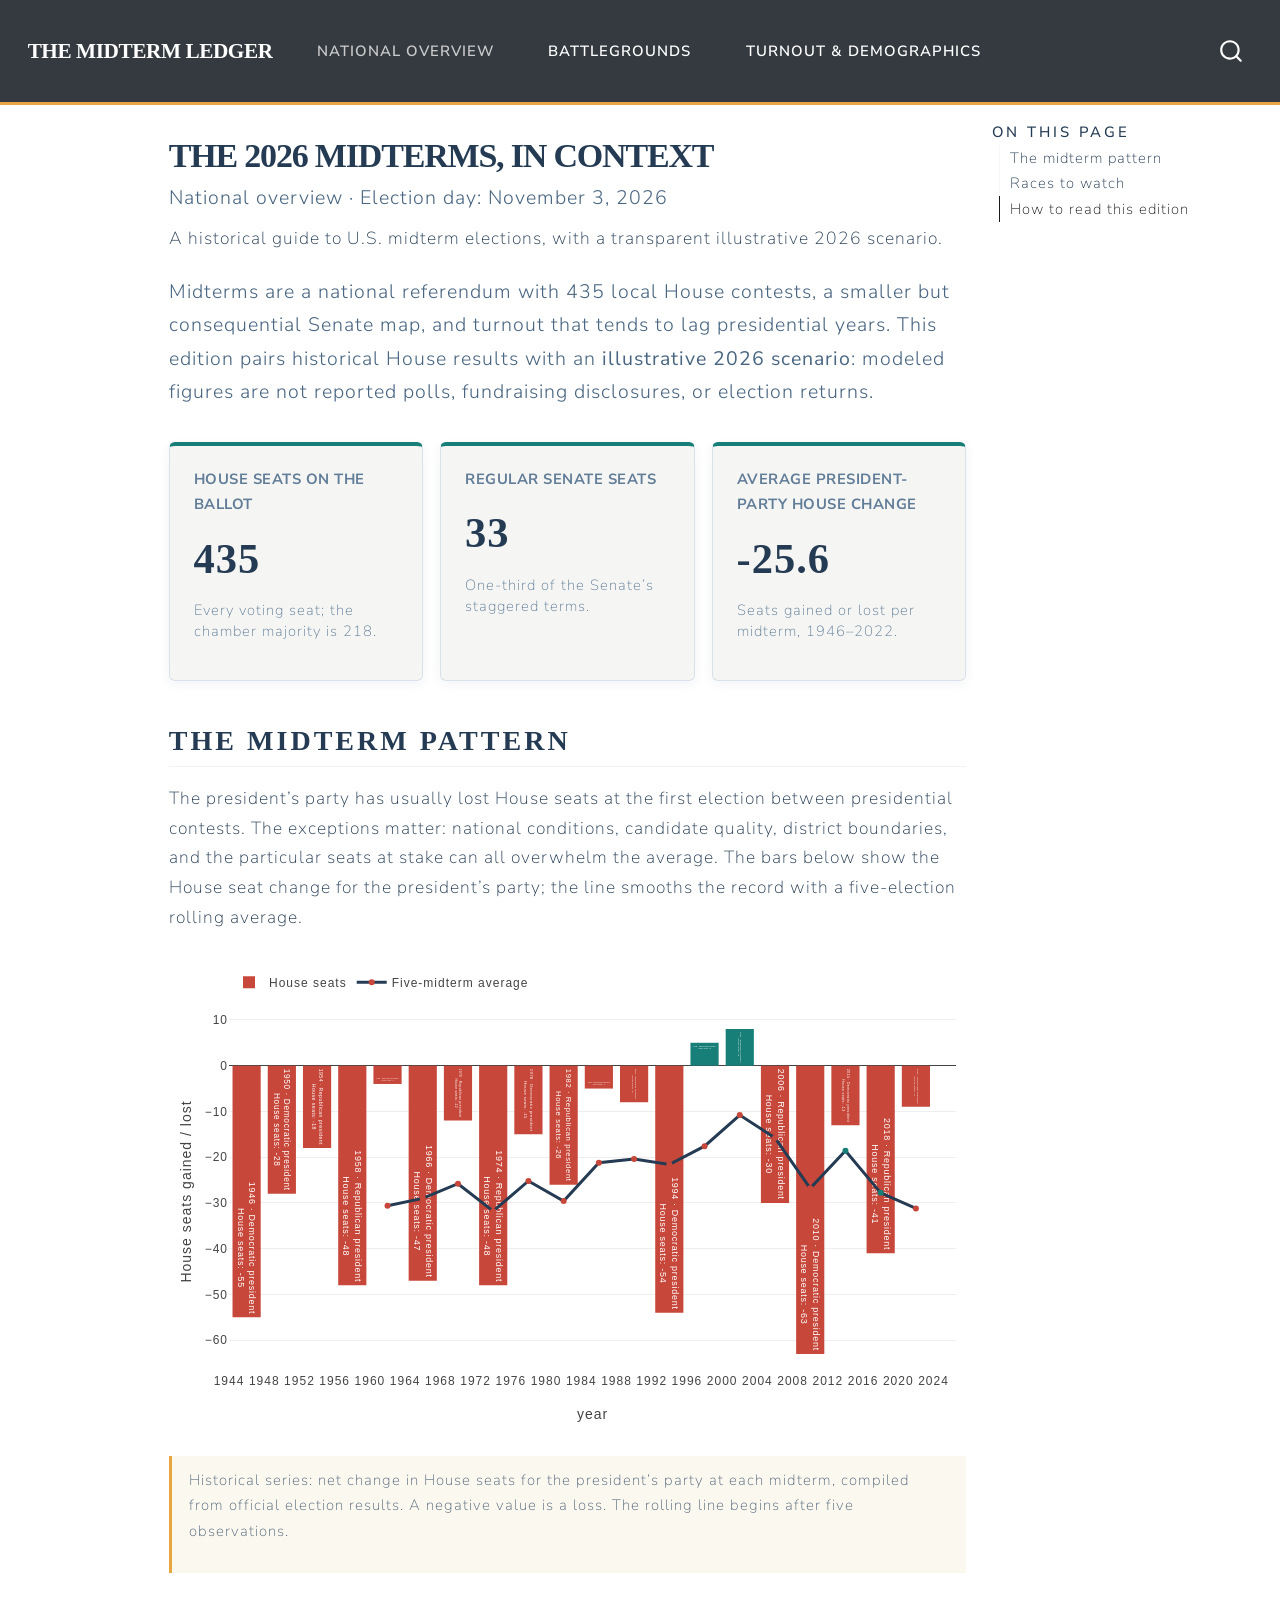
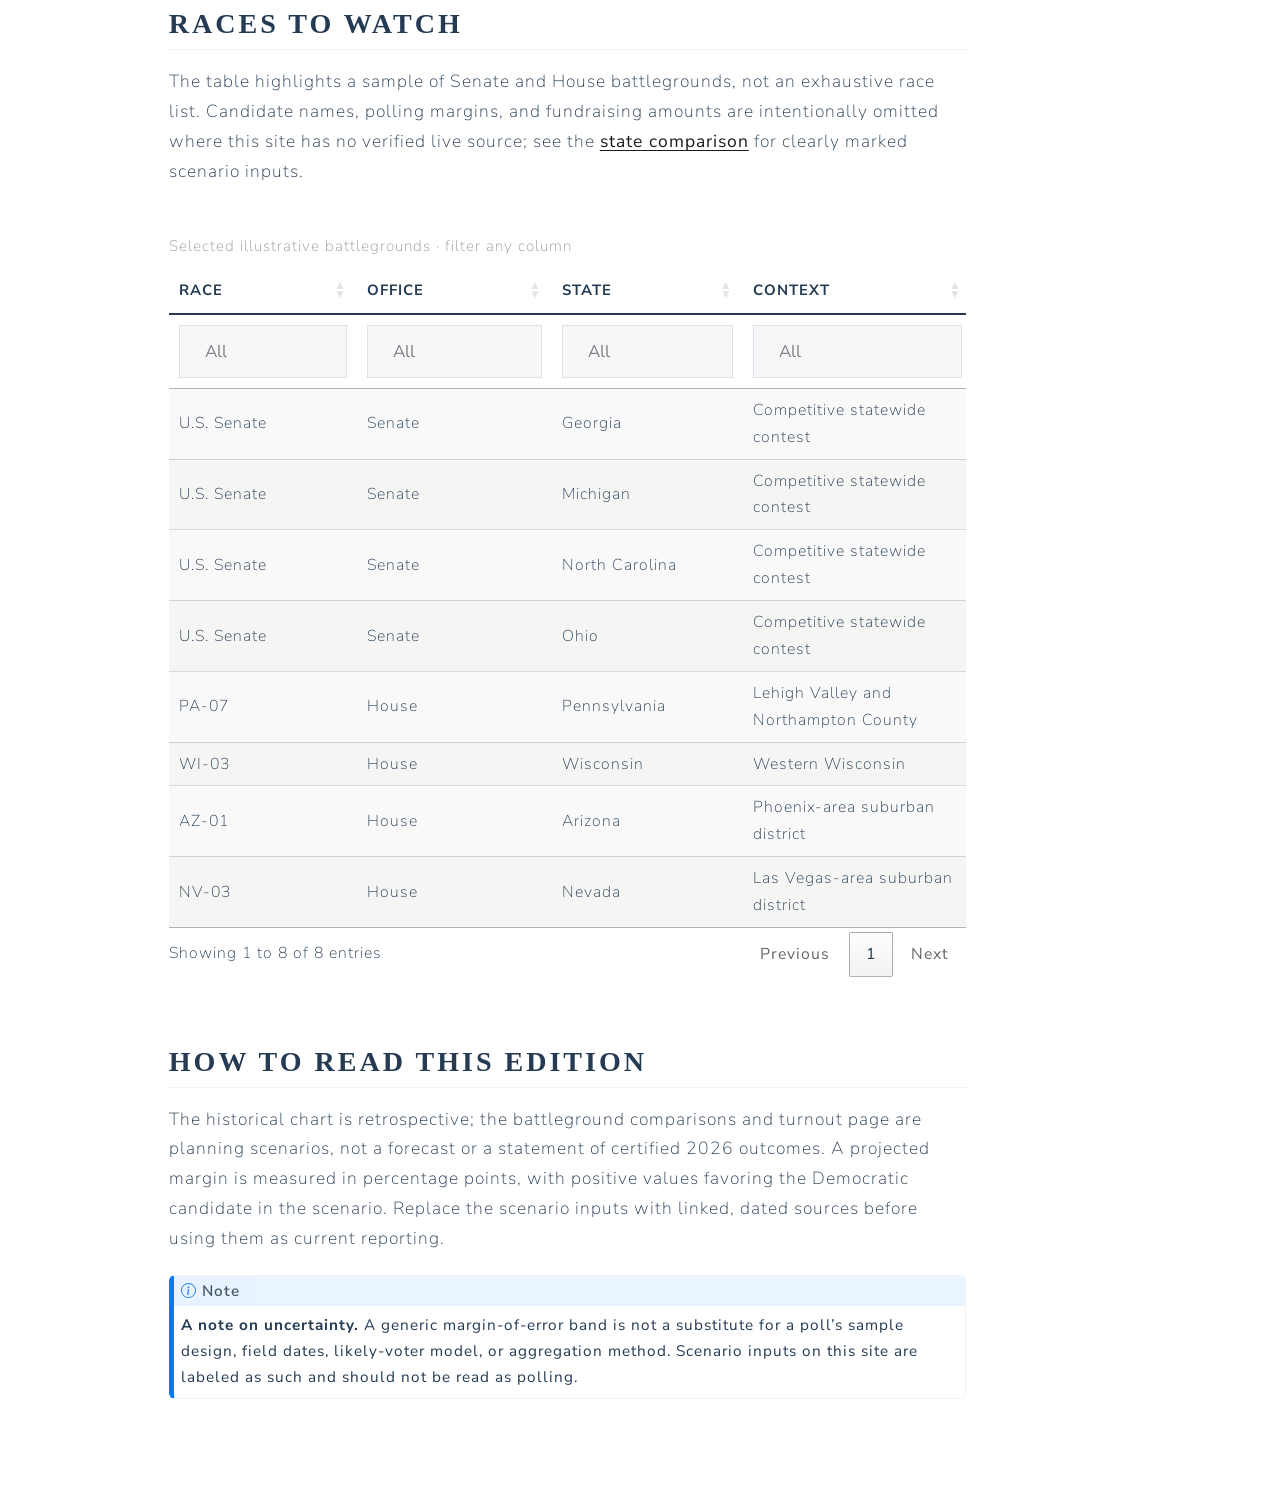
==== docs/index.html @ 1128960f "Build 2026 midterm elections website" ====
<!DOCTYPE html>
<html xmlns="http://www.w3.org/1999/xhtml" lang="en" xml:lang="en"><head>

<meta charset="utf-8">
<meta name="generator" content="quarto-1.10.19">

<meta name="viewport" content="width=device-width, initial-scale=1.0, user-scalable=yes">

<meta name="description" content="A historical guide to U.S. midterm elections, with a transparent illustrative 2026 scenario.">

<title>The 2026 Midterms, in context – The Midterm Ledger</title>
<style>
/* Default styles provided by pandoc.
** See https://pandoc.org/MANUAL.html#variables-for-html for config info.
*/
span.smallcaps{font-variant: small-caps;}
div.columns{display: flex; gap: 1.5em;}
div.column{flex: auto;}
@media screen {
div.columns{gap: min(4vw, 1.5em);}
div.column{overflow-x: auto;}
}
div.hanging-indent{margin-left: 1.5em; text-indent: -1.5em;}
ul.task-list{list-style: none;}
ul.task-list li input[type="checkbox"] {
  width: 0.8em;
  margin: 0 0.8em 0.2em -1em; /* quarto-specific, see https://github.com/quarto-dev/quarto-cli/issues/4556 */ 
  vertical-align: middle;
}
</style>


<script src="site_libs/quarto-nav/quarto-nav.js"></script>
<script src="site_libs/quarto-nav/headroom.min.js"></script>
<script src="site_libs/clipboard/clipboard.min.js"></script>
<script src="site_libs/quarto-search/autocomplete.umd.js"></script>
<script src="site_libs/quarto-search/fuse.min.js"></script>
<script src="site_libs/quarto-search/quarto-search.js"></script>
<meta name="quarto:offset" content="./">
<script src="site_libs/quarto-html/quarto.js" type="module"></script>
<script src="site_libs/quarto-html/tabsets/tabsets.js" type="module"></script>
<script src="site_libs/quarto-html/popper.min.js"></script>
<script src="site_libs/quarto-html/tippy.umd.min.js"></script>
<script src="site_libs/quarto-html/anchor.min.js"></script>
<link href="site_libs/quarto-html/tippy.css" rel="stylesheet">
<link href="site_libs/quarto-html/quarto-syntax-highlighting-bf27225e3a48a9273f3daa8f8e829971.css" rel="stylesheet" id="quarto-text-highlighting-styles">
<script src="site_libs/bootstrap/bootstrap.min.js"></script>
<link href="site_libs/bootstrap/bootstrap-icons.css" rel="stylesheet">
<link href="site_libs/bootstrap/bootstrap-d7e0290b3fc2315b96b3f04ffe1fc430.min.css" rel="stylesheet" append-hash="true" id="quarto-bootstrap" data-mode="light">
<script id="quarto-search-options" type="application/json">{
  "location": "navbar",
  "copy-button": false,
  "collapse-after": 3,
  "panel-placement": "end",
  "type": "overlay",
  "limit": 50,
  "keyboard-shortcut": [
    "f",
    "/",
    "s"
  ],
  "show-item-context": false,
  "language": {
    "search-no-results-text": "No results",
    "search-matching-documents-text": "matching documents",
    "search-copy-link-title": "Copy link to search",
    "search-hide-matches-text": "Hide additional matches",
    "search-more-match-text": "more match in this document",
    "search-more-matches-text": "more matches in this document",
    "search-clear-button-title": "Clear",
    "search-text-placeholder": "",
    "search-detached-cancel-button-title": "Cancel",
    "search-submit-button-title": "Submit",
    "search-label": "Search"
  }
}</script>
<link href="site_libs/htmltools-fill-0.5.9/fill.css" rel="stylesheet">
<script src="site_libs/htmlwidgets-1.6.4/htmlwidgets.js"></script>
<script src="site_libs/plotly-binding-4.12.1/plotly.js"></script>
<script src="site_libs/typedarray-0.1/typedarray.min.js"></script>
<script src="site_libs/jquery-3.6.0/jquery-3.6.0.min.js"></script>
<link href="site_libs/crosstalk-1.2.2/css/crosstalk.min.css" rel="stylesheet">
<script src="site_libs/crosstalk-1.2.2/js/crosstalk.min.js"></script>
<link href="site_libs/plotly-htmlwidgets-css-2.25.2/plotly-htmlwidgets.css" rel="stylesheet">
<script src="site_libs/plotly-main-2.25.2/plotly-latest.min.js"></script>
<link href="site_libs/datatables-css-0.0.0/datatables-crosstalk.css" rel="stylesheet">
<script src="site_libs/datatables-binding-0.34.0/datatables.js"></script>
<link href="site_libs/dt-core-1.13.6/css/jquery.dataTables.min.css" rel="stylesheet">
<link href="site_libs/dt-core-1.13.6/css/jquery.dataTables.extra.css" rel="stylesheet">
<script src="site_libs/dt-core-1.13.6/js/jquery.dataTables.min.js"></script>
<link href="site_libs/nouislider-7.0.10/jquery.nouislider.min.css" rel="stylesheet">
<script src="site_libs/nouislider-7.0.10/jquery.nouislider.min.js"></script>
<link href="site_libs/selectize-0.12.0/selectize.bootstrap3.css" rel="stylesheet">
<script src="site_libs/selectize-0.12.0/selectize.min.js"></script>


<link rel="stylesheet" href="styles.css">
</head>

<body class="nav-fixed quarto-light">

<div id="quarto-search-results"></div>
  <header id="quarto-header" class="headroom fixed-top">
    <nav class="navbar navbar-expand-lg " data-bs-theme="dark">
      <div class="navbar-container container-fluid">
      <div class="navbar-brand-container mx-auto">
    <a class="navbar-brand" href="./index.html">
    <span class="navbar-title">The Midterm Ledger</span>
    </a>
  </div>
            <div id="quarto-search" class="" title="Search"></div>
          <button class="navbar-toggler" type="button" data-bs-toggle="collapse" data-bs-target="#navbarCollapse" aria-controls="navbarCollapse" role="menu" aria-expanded="false" aria-label="Toggle navigation" onclick="if (window.quartoToggleHeadroom) { window.quartoToggleHeadroom(); }">
  <span class="navbar-toggler-icon"></span>
</button>
          <div class="collapse navbar-collapse" id="navbarCollapse">
            <ul class="navbar-nav navbar-nav-scroll me-auto">
  <li class="nav-item">
    <a class="nav-link active" href="./index.html" aria-current="page"> 
<span class="menu-text">National overview</span></a>
  </li>  
  <li class="nav-item">
    <a class="nav-link" href="./swing-states.html"> 
<span class="menu-text">Battlegrounds</span></a>
  </li>  
  <li class="nav-item">
    <a class="nav-link" href="./turnout-demographics.html"> 
<span class="menu-text">Turnout &amp; demographics</span></a>
  </li>  
</ul>
          </div> <!-- /navcollapse -->
            <div class="quarto-navbar-tools">
</div>
      </div> <!-- /container-fluid -->
    </nav>
</header>
<!-- content -->
<div id="quarto-content" class="quarto-container page-columns page-rows-contents page-layout-article page-navbar">
<!-- sidebar -->
<!-- margin-sidebar -->
    <div id="quarto-margin-sidebar" class="sidebar margin-sidebar">
        <nav id="TOC" role="doc-toc" class="toc-active">
    <h2 id="toc-title">On this page</h2>
   
  <ul>
  <li><a href="#the-midterm-pattern" id="toc-the-midterm-pattern" class="nav-link active" data-scroll-target="#the-midterm-pattern">The midterm pattern</a></li>
  <li><a href="#races-to-watch" id="toc-races-to-watch" class="nav-link" data-scroll-target="#races-to-watch">Races to watch</a></li>
  <li><a href="#how-to-read-this-edition" id="toc-how-to-read-this-edition" class="nav-link" data-scroll-target="#how-to-read-this-edition">How to read this edition</a></li>
  </ul>
</nav>
    </div>
<!-- main -->
<main class="content" id="quarto-document-content">

<header id="title-block-header" class="quarto-title-block default">
<div class="quarto-title">
<h1 class="title">The 2026 Midterms, in context</h1>
<p class="subtitle lead">National overview · Election day: November 3, 2026</p>
</div>

<div>
  <div class="description">
    A historical guide to U.S. midterm elections, with a transparent illustrative 2026 scenario.
  </div>
</div>


<div class="quarto-title-meta">

    
  
    
  </div>
  


</header>


<div class="lead">
<p>Midterms are a national referendum with 435 local House contests, a smaller but consequential Senate map, and turnout that tends to lag presidential years. This edition pairs historical House results with an <strong>illustrative 2026 scenario</strong>: modeled figures are not reported polls, fundraising disclosures, or election returns.</p>
</div>
<div class="kpi-grid">
<div class="kpi-card">
<p><span class="kpi-label">House seats on the ballot</span></p>
<p><span class="kpi-value">435</span></p>
<p><span class="kpi-note">Every voting seat; the chamber majority is 218.</span></p>
</div>
<div class="kpi-card">
<p><span class="kpi-label">Regular Senate seats</span></p>
<p><span class="kpi-value">33</span></p>
<p><span class="kpi-note">One-third of the Senate’s staggered terms.</span></p>
</div>
<div class="kpi-card">
<p><span class="kpi-label">Average president-party House change</span></p>
<p><span class="kpi-value">-25.6</span></p>
<p><span class="kpi-note">Seats gained or lost per midterm, 1946–2022.</span></p>
</div>
</div>
<section id="the-midterm-pattern" class="level2">
<h2 class="anchored" data-anchor-id="the-midterm-pattern">The midterm pattern</h2>
<p>The president’s party has usually lost House seats at the first election between presidential contests. The exceptions matter: national conditions, candidate quality, district boundaries, and the particular seats at stake can all overwhelm the average. The bars below show the House seat change for the president’s party; the line smooths the record with a five-election rolling average.</p>
<div class="cell">
<div class="cell-output-display">
<div class="plotly html-widget html-fill-item" id="htmlwidget-a97e4deae222457f93d8" style="width:100%;height:464px;"></div>
<script type="application/json" data-for="htmlwidget-a97e4deae222457f93d8">{"x":{"visdat":{"23b567252b34":["function () ","plotlyVisDat"]},"cur_data":"23b567252b34","attrs":{"23b567252b34":{"x":{},"y":{},"marker":{"color":["#c7473a","#c7473a","#c7473a","#c7473a","#c7473a","#c7473a","#c7473a","#c7473a","#c7473a","#c7473a","#c7473a","#c7473a","#c7473a","#187f78","#187f78","#c7473a","#c7473a","#c7473a","#c7473a","#c7473a"]},"text":{},"hoverinfo":"text","name":"House seats","alpha_stroke":1,"sizes":[10,100],"spans":[1,20],"type":"bar"},"23b567252b34.1":{"x":{},"y":{},"marker":{"color":["#c7473a","#c7473a","#c7473a","#c7473a","#c7473a","#c7473a","#c7473a","#c7473a","#c7473a","#c7473a","#c7473a","#c7473a","#c7473a","#187f78","#187f78","#c7473a","#c7473a","#c7473a","#c7473a","#c7473a"]},"text":{},"hoverinfo":"text","name":"Five-midterm average","alpha_stroke":1,"sizes":[10,100],"spans":[1,20],"type":"scatter","mode":"lines","line":{"color":"#243b53","width":3},"hovertemplate":"%{x}: %{y:.1f} seats<extra>Five-midterm average<\/extra>","inherit":true}},"layout":{"margin":{"b":50,"l":60,"t":30,"r":10},"xaxis":{"domain":[0,1],"automargin":true,"title":"year","dtick":4},"yaxis":{"domain":[0,1],"automargin":true,"title":"House seats gained / lost","zeroline":true},"barmode":"overlay","legend":{"orientation":"h","x":0,"y":1.1200000000000001},"hovermode":"x unified","showlegend":true},"source":"A","config":{"modeBarButtonsToAdd":["hoverclosest","hovercompare"],"showSendToCloud":false,"displayModeBar":false,"responsive":true},"data":[{"x":[1946,1950,1954,1958,1962,1966,1970,1974,1978,1982,1986,1990,1994,1998,2002,2006,2010,2014,2018,2022],"y":[-55,-28,-18,-48,-4,-47,-12,-48,-15,-26,-5,-8,-54,5,8,-30,-63,-13,-41,-9],"marker":{"color":["#c7473a","#c7473a","#c7473a","#c7473a","#c7473a","#c7473a","#c7473a","#c7473a","#c7473a","#c7473a","#c7473a","#c7473a","#c7473a","#187f78","#187f78","#c7473a","#c7473a","#c7473a","#c7473a","#c7473a"],"line":{"color":"rgba(31,119,180,1)"}},"text":["1946 · Democratic president<br>House seats: -55","1950 · Democratic president<br>House seats: -28","1954 · Republican president<br>House seats: -18","1958 · Republican president<br>House seats: -48","1962 · Democratic president<br>House seats: -4","1966 · Democratic president<br>House seats: -47","1970 · Republican president<br>House seats: -12","1974 · Republican president<br>House seats: -48","1978 · Democratic president<br>House seats: -15","1982 · Republican president<br>House seats: -26","1986 · Republican president<br>House seats: -5","1990 · Republican president<br>House seats: -8","1994 · Democratic president<br>House seats: -54","1998 · Democratic president<br>House seats: +5","2002 · Republican president<br>House seats: +8","2006 · Republican president<br>House seats: -30","2010 · Democratic president<br>House seats: -63","2014 · Democratic president<br>House seats: -13","2018 · Republican president<br>House seats: -41","2022 · Democratic president<br>House seats: -9"],"hoverinfo":["text","text","text","text","text","text","text","text","text","text","text","text","text","text","text","text","text","text","text","text"],"name":"House seats","type":"bar","error_y":{"color":"rgba(31,119,180,1)"},"error_x":{"color":"rgba(31,119,180,1)"},"xaxis":"x","yaxis":"y","frame":null},{"x":[1962,1966,1970,1974,1978,1982,1986,1990,1994,1998,2002,2006,2010,2014,2018,2022],"y":[-30.600000000000001,-29,-25.800000000000001,-31.800000000000001,-25.199999999999999,-29.600000000000001,-21.199999999999999,-20.399999999999999,-21.600000000000001,-17.600000000000001,-10.800000000000001,-15.800000000000001,-26.800000000000001,-18.600000000000001,-27.800000000000001,-31.199999999999999],"marker":{"color":["#c7473a","#c7473a","#c7473a","#c7473a","#c7473a","#c7473a","#c7473a","#c7473a","#c7473a","#c7473a","#c7473a","#c7473a","#c7473a","#187f78","#187f78","#c7473a","#c7473a","#c7473a","#c7473a","#c7473a"],"line":{"color":"rgba(255,127,14,1)"}},"text":["1962 · Democratic president<br>House seats: -4","1966 · Democratic president<br>House seats: -47","1970 · Republican president<br>House seats: -12","1974 · Republican president<br>House seats: -48","1978 · Democratic president<br>House seats: -15","1982 · Republican president<br>House seats: -26","1986 · Republican president<br>House seats: -5","1990 · Republican president<br>House seats: -8","1994 · Democratic president<br>House seats: -54","1998 · Democratic president<br>House seats: +5","2002 · Republican president<br>House seats: +8","2006 · Republican president<br>House seats: -30","2010 · Democratic president<br>House seats: -63","2014 · Democratic president<br>House seats: -13","2018 · Republican president<br>House seats: -41","2022 · Democratic president<br>House seats: -9"],"hoverinfo":["text","text","text","text","text","text","text","text","text","text","text","text","text","text","text","text"],"name":"Five-midterm average","type":"scatter","mode":"lines+markers","line":{"color":"#243b53","width":3},"hovertemplate":["%{x}: %{y:.1f} seats<extra>Five-midterm average<\/extra>","%{x}: %{y:.1f} seats<extra>Five-midterm average<\/extra>","%{x}: %{y:.1f} seats<extra>Five-midterm average<\/extra>","%{x}: %{y:.1f} seats<extra>Five-midterm average<\/extra>","%{x}: %{y:.1f} seats<extra>Five-midterm average<\/extra>","%{x}: %{y:.1f} seats<extra>Five-midterm average<\/extra>","%{x}: %{y:.1f} seats<extra>Five-midterm average<\/extra>","%{x}: %{y:.1f} seats<extra>Five-midterm average<\/extra>","%{x}: %{y:.1f} seats<extra>Five-midterm average<\/extra>","%{x}: %{y:.1f} seats<extra>Five-midterm average<\/extra>","%{x}: %{y:.1f} seats<extra>Five-midterm average<\/extra>","%{x}: %{y:.1f} seats<extra>Five-midterm average<\/extra>","%{x}: %{y:.1f} seats<extra>Five-midterm average<\/extra>","%{x}: %{y:.1f} seats<extra>Five-midterm average<\/extra>","%{x}: %{y:.1f} seats<extra>Five-midterm average<\/extra>","%{x}: %{y:.1f} seats<extra>Five-midterm average<\/extra>"],"error_y":{"color":"rgba(255,127,14,1)"},"error_x":{"color":"rgba(255,127,14,1)"},"xaxis":"x","yaxis":"y","frame":null}],"highlight":{"on":"plotly_click","persistent":false,"dynamic":false,"selectize":false,"opacityDim":0.20000000000000001,"selected":{"opacity":1},"debounce":0},"shinyEvents":["plotly_hover","plotly_click","plotly_selected","plotly_relayout","plotly_brushed","plotly_brushing","plotly_clickannotation","plotly_doubleclick","plotly_deselect","plotly_afterplot","plotly_sunburstclick"],"base_url":"https://plot.ly"},"evals":[],"jsHooks":[]}</script>
</div>
</div>
<div class="source-note">
<p>Historical series: net change in House seats for the president’s party at each midterm, compiled from official election results. A negative value is a loss. The rolling line begins after five observations.</p>
</div>
</section>
<section id="races-to-watch" class="level2">
<h2 class="anchored" data-anchor-id="races-to-watch">Races to watch</h2>
<p>The table highlights a sample of Senate and House battlegrounds, not an exhaustive race list. Candidate names, polling margins, and fundraising amounts are intentionally omitted where this site has no verified live source; see the <a href="./swing-states.html">state comparison</a> for clearly marked scenario inputs.</p>
<div class="cell">
<div class="cell-output-display">
<div class="datatables html-widget html-fill-item" id="htmlwidget-731adc57e13998895d26" style="width:100%;height:auto;"></div>
<script type="application/json" data-for="htmlwidget-731adc57e13998895d26">{"x":{"filter":"top","vertical":false,"filterHTML":"<tr>\n  <td data-type=\"character\" style=\"vertical-align: top;\">\n    <div class=\"form-group has-feedback\" style=\"margin-bottom: auto;\">\n      <input type=\"search\" placeholder=\"All\" class=\"form-control\" style=\"width: 100%;\"/>\n      <span class=\"glyphicon glyphicon-remove-circle form-control-feedback\"><\/span>\n    <\/div>\n  <\/td>\n  <td data-type=\"character\" style=\"vertical-align: top;\">\n    <div class=\"form-group has-feedback\" style=\"margin-bottom: auto;\">\n      <input type=\"search\" placeholder=\"All\" class=\"form-control\" style=\"width: 100%;\"/>\n      <span class=\"glyphicon glyphicon-remove-circle form-control-feedback\"><\/span>\n    <\/div>\n  <\/td>\n  <td data-type=\"character\" style=\"vertical-align: top;\">\n    <div class=\"form-group has-feedback\" style=\"margin-bottom: auto;\">\n      <input type=\"search\" placeholder=\"All\" class=\"form-control\" style=\"width: 100%;\"/>\n      <span class=\"glyphicon glyphicon-remove-circle form-control-feedback\"><\/span>\n    <\/div>\n  <\/td>\n  <td data-type=\"character\" style=\"vertical-align: top;\">\n    <div class=\"form-group has-feedback\" style=\"margin-bottom: auto;\">\n      <input type=\"search\" placeholder=\"All\" class=\"form-control\" style=\"width: 100%;\"/>\n      <span class=\"glyphicon glyphicon-remove-circle form-control-feedback\"><\/span>\n    <\/div>\n  <\/td>\n<\/tr>","caption":"<caption style=\"caption-side: top; text-align: left;\">Selected illustrative battlegrounds · filter any column<\/caption>","data":[["U.S. Senate","U.S. Senate","U.S. Senate","U.S. Senate","PA-07","WI-03","AZ-01","NV-03"],["Senate","Senate","Senate","Senate","House","House","House","House"],["Georgia","Michigan","North Carolina","Ohio","Pennsylvania","Wisconsin","Arizona","Nevada"],["Competitive statewide contest","Competitive statewide contest","Competitive statewide contest","Competitive statewide contest","Lehigh Valley and Northampton County","Western Wisconsin","Phoenix-area suburban district","Las Vegas-area suburban district"]],"container":"<table class=\"display\">\n  <thead>\n    <tr>\n      <th>Race<\/th>\n      <th>Office<\/th>\n      <th>State<\/th>\n      <th>Context<\/th>\n    <\/tr>\n  <\/thead>\n<\/table>","options":{"pageLength":8,"dom":"tip","order":[],"autoWidth":true,"columnDefs":[{"name":"Race","targets":0},{"name":"Office","targets":1},{"name":"State","targets":2},{"name":"Context","targets":3}],"orderClasses":false,"orderCellsTop":true,"lengthMenu":[8,10,25,50,100]}},"evals":[],"jsHooks":[]}</script>
</div>
</div>
</section>
<section id="how-to-read-this-edition" class="level2">
<h2 class="anchored" data-anchor-id="how-to-read-this-edition">How to read this edition</h2>
<p>The historical chart is retrospective; the battleground comparisons and turnout page are planning scenarios, not a forecast or a statement of certified 2026 outcomes. A projected margin is measured in percentage points, with positive values favoring the Democratic candidate in the scenario. Replace the scenario inputs with linked, dated sources before using them as current reporting.</p>
<div class="callout callout-style-default callout-note callout-titled">
<div class="callout-header d-flex align-content-center">
<div class="callout-icon-container">
<i class="callout-icon"></i>
</div>
<div class="callout-title-container flex-fill">
Note
</div>
</div>
<div class="callout-body-container callout-body">
<p><strong>A note on uncertainty.</strong> A generic margin-of-error band is not a substitute for a poll’s sample design, field dates, likely-voter model, or aggregation method. Scenario inputs on this site are labeled as such and should not be read as polling.</p>
</div>
</div>


</section>

</main> <!-- /main -->
<script id="quarto-html-after-body" type="application/javascript">
  window.document.addEventListener("DOMContentLoaded", function (event) {
    const icon = "";
    const anchorJS = new window.AnchorJS();
    anchorJS.options = {
      placement: 'right',
      icon: icon
    };
    anchorJS.add('.anchored');
    const isCodeAnnotation = (el) => {
      for (const clz of el.classList) {
        if (clz.startsWith('code-annotation-')) {                     
          return true;
        }
      }
      return false;
    }
    const onCopySuccess = function(e) {
      // button target
      const button = e.trigger;
      // don't keep focus
      button.blur();
      // flash "checked"
      button.classList.add('code-copy-button-checked');
      var currentTitle = button.getAttribute("title");
      button.setAttribute("title", "Copied!");
      let tooltip;
      if (window.bootstrap) {
        button.setAttribute("data-bs-toggle", "tooltip");
        button.setAttribute("data-bs-placement", "left");
        button.setAttribute("data-bs-title", "Copied!");
        tooltip = new bootstrap.Tooltip(button, 
          { trigger: "manual", 
            customClass: "code-copy-button-tooltip",
            offset: [0, -8]});
        tooltip.show();    
      }
      setTimeout(function() {
        if (tooltip) {
          tooltip.hide();
          button.removeAttribute("data-bs-title");
          button.removeAttribute("data-bs-toggle");
          button.removeAttribute("data-bs-placement");
        }
        button.setAttribute("title", currentTitle);
        button.classList.remove('code-copy-button-checked');
      }, 1000);
      // clear code selection
      e.clearSelection();
    }
    const getTextToCopy = function(trigger) {
      const outerScaffold = trigger.parentElement.cloneNode(true);
      const codeEl = outerScaffold.querySelector('code');
      for (const childEl of codeEl.children) {
        if (isCodeAnnotation(childEl)) {
          childEl.remove();
        }
      }
      return codeEl.innerText;
    }
    const clipboard = new window.ClipboardJS('.code-copy-button:not([data-in-quarto-modal])', {
      text: getTextToCopy
    });
    clipboard.on('success', onCopySuccess);
    if (window.document.getElementById('quarto-embedded-source-code-modal')) {
      const clipboardModal = new window.ClipboardJS('.code-copy-button[data-in-quarto-modal]', {
        text: getTextToCopy,
        container: window.document.getElementById('quarto-embedded-source-code-modal')
      });
      clipboardModal.on('success', onCopySuccess);
    }
      var localhostRegex = new RegExp(/^(?:http|https):\/\/localhost\:?[0-9]*\//);
      var mailtoRegex = new RegExp(/^mailto:/);
        var filterRegex = new RegExp('/' + window.location.host + '/');
      var isInternal = (href) => {
          return filterRegex.test(href) || localhostRegex.test(href) || mailtoRegex.test(href);
      }
      // Inspect non-navigation links and adorn them if external
     var links = window.document.querySelectorAll('a[href]:not(.nav-link):not(.navbar-brand):not(.toc-action):not(.sidebar-link):not(.sidebar-item-toggle):not(.pagination-link):not(.no-external):not([aria-hidden]):not(.dropdown-item):not(.quarto-navigation-tool):not(.about-link)');
      for (var i=0; i<links.length; i++) {
        const link = links[i];
        if (!isInternal(link.href)) {
          // undo the damage that might have been done by quarto-nav.js in the case of
          // links that we want to consider external
          if (link.dataset.originalHref !== undefined) {
            link.href = link.dataset.originalHref;
          }
        }
      }
    function tippyHover(el, contentFn, onTriggerFn, onUntriggerFn) {
      const config = {
        allowHTML: true,
        maxWidth: 500,
        delay: 100,
        arrow: false,
        appendTo: function(el) {
            return el.parentElement;
        },
        interactive: true,
        interactiveBorder: 10,
        theme: 'quarto',
        placement: 'bottom-start',
      };
      if (contentFn) {
        config.content = contentFn;
      }
      if (onTriggerFn) {
        config.onTrigger = onTriggerFn;
      }
      if (onUntriggerFn) {
        config.onUntrigger = onUntriggerFn;
      }
      window.tippy(el, config); 
    }
    const noterefs = window.document.querySelectorAll('a[role="doc-noteref"]');
    for (var i=0; i<noterefs.length; i++) {
      const ref = noterefs[i];
      tippyHover(ref, function() {
        // use id or data attribute instead here
        let href = ref.getAttribute('data-footnote-href') || ref.getAttribute('href');
        try { href = new URL(href).hash; } catch {}
        const id = href.replace(/^#\/?/, "");
        const note = window.document.getElementById(id);
        if (note) {
          return note.innerHTML;
        } else {
          return "";
        }
      });
    }
    const xrefs = window.document.querySelectorAll('a.quarto-xref');
    const processXRef = (id, note) => {
      // Strip column container classes
      const stripColumnClz = (el) => {
        el.classList.remove("page-full", "page-columns");
        if (el.children) {
          for (const child of el.children) {
            stripColumnClz(child);
          }
        }
      }
      stripColumnClz(note)
      if (id === null || id.startsWith('sec-')) {
        // Special case sections, only their first couple elements
        const container = document.createElement("div");
        if (note.children && note.children.length > 2) {
          container.appendChild(note.children[0].cloneNode(true));
          for (let i = 1; i < note.children.length; i++) {
            const child = note.children[i];
            if (child.tagName === "P" && child.innerText === "") {
              continue;
            } else {
              container.appendChild(child.cloneNode(true));
              break;
            }
          }
          if (window.Quarto?.typesetMath) {
            window.Quarto.typesetMath(container);
          }
          return container.innerHTML
        } else {
          if (window.Quarto?.typesetMath) {
            window.Quarto.typesetMath(note);
          }
          return note.innerHTML;
        }
      } else {
        // Remove any anchor links if they are present
        const anchorLink = note.querySelector('a.anchorjs-link');
        if (anchorLink) {
          anchorLink.remove();
        }
        if (window.Quarto?.typesetMath) {
          window.Quarto.typesetMath(note);
        }
        if (note.classList.contains("callout")) {
          return note.outerHTML;
        } else {
          return note.innerHTML;
        }
      }
    }
    for (var i=0; i<xrefs.length; i++) {
      const xref = xrefs[i];
      tippyHover(xref, undefined, function(instance) {
        instance.disable();
        let url = xref.getAttribute('href');
        let hash = undefined; 
        if (url.startsWith('#')) {
          hash = url;
        } else {
          try { hash = new URL(url).hash; } catch {}
        }
        if (hash) {
          const id = hash.replace(/^#\/?/, "");
          const note = window.document.getElementById(id);
          if (note !== null) {
            try {
              const html = processXRef(id, note.cloneNode(true));
              instance.setContent(html);
            } finally {
              instance.enable();
              instance.show();
            }
          } else {
            // See if we can fetch this
            fetch(url.split('#')[0])
            .then(res => res.text())
            .then(html => {
              const parser = new DOMParser();
              const htmlDoc = parser.parseFromString(html, "text/html");
              const note = htmlDoc.getElementById(id);
              if (note !== null) {
                const html = processXRef(id, note);
                instance.setContent(html);
              } 
            }).finally(() => {
              instance.enable();
              instance.show();
            });
          }
        } else {
          // See if we can fetch a full url (with no hash to target)
          // This is a special case and we should probably do some content thinning / targeting
          fetch(url)
          .then(res => res.text())
          .then(html => {
            const parser = new DOMParser();
            const htmlDoc = parser.parseFromString(html, "text/html");
            const note = htmlDoc.querySelector('main.content');
            if (note !== null) {
              // This should only happen for chapter cross references
              // (since there is no id in the URL)
              // remove the first header
              if (note.children.length > 0 && note.children[0].tagName === "HEADER") {
                note.children[0].remove();
              }
              const html = processXRef(null, note);
              instance.setContent(html);
            } 
          }).finally(() => {
            instance.enable();
            instance.show();
          });
        }
      }, function(instance) {
      });
    }
        let selectedAnnoteEl;
        const selectorForAnnotation = ( cell, annotation) => {
          let cellAttr = 'data-code-cell="' + cell + '"';
          let lineAttr = 'data-code-annotation="' +  annotation + '"';
          const selector = 'span[' + cellAttr + '][' + lineAttr + ']';
          return selector;
        }
        const selectCodeLines = (annoteEl) => {
          const doc = window.document;
          const targetCell = annoteEl.getAttribute("data-target-cell");
          const targetAnnotation = annoteEl.getAttribute("data-target-annotation");
          const annoteSpan = window.document.querySelector(selectorForAnnotation(targetCell, targetAnnotation));
          const lines = annoteSpan.getAttribute("data-code-lines").split(",");
          const lineIds = lines.map((line) => {
            return targetCell + "-" + line;
          })
          let top = null;
          let height = null;
          let parent = null;
          if (lineIds.length > 0) {
              //compute the position of the single el (top and bottom and make a div)
              const el = window.document.getElementById(lineIds[0]);
              top = el.offsetTop;
              height = el.offsetHeight;
              parent = el.parentElement.parentElement;
            if (lineIds.length > 1) {
              const lastEl = window.document.getElementById(lineIds[lineIds.length - 1]);
              const bottom = lastEl.offsetTop + lastEl.offsetHeight;
              height = bottom - top;
            }
            if (top !== null && height !== null && parent !== null) {
              // cook up a div (if necessary) and position it 
              let div = window.document.getElementById("code-annotation-line-highlight");
              if (div === null) {
                div = window.document.createElement("div");
                div.setAttribute("id", "code-annotation-line-highlight");
                div.style.position = 'absolute';
                parent.appendChild(div);
              }
              div.style.top = top - 2 + "px";
              div.style.height = height + 4 + "px";
              div.style.left = 0;
              let gutterDiv = window.document.getElementById("code-annotation-line-highlight-gutter");
              if (gutterDiv === null) {
                gutterDiv = window.document.createElement("div");
                gutterDiv.setAttribute("id", "code-annotation-line-highlight-gutter");
                gutterDiv.style.position = 'absolute';
                const codeCell = window.document.getElementById(targetCell);
                const gutter = codeCell.querySelector('.code-annotation-gutter');
                gutter.appendChild(gutterDiv);
              }
              gutterDiv.style.top = top - 2 + "px";
              gutterDiv.style.height = height + 4 + "px";
            }
            selectedAnnoteEl = annoteEl;
          }
        };
        const unselectCodeLines = () => {
          const elementsIds = ["code-annotation-line-highlight", "code-annotation-line-highlight-gutter"];
          elementsIds.forEach((elId) => {
            const div = window.document.getElementById(elId);
            if (div) {
              div.remove();
            }
          });
          selectedAnnoteEl = undefined;
        };
          // Handle positioning of the toggle
      window.addEventListener(
        "resize",
        throttle(() => {
          elRect = undefined;
          if (selectedAnnoteEl) {
            selectCodeLines(selectedAnnoteEl);
          }
        }, 10)
      );
      function throttle(fn, ms) {
      let throttle = false;
      let timer;
        return (...args) => {
          if(!throttle) { // first call gets through
              fn.apply(this, args);
              throttle = true;
          } else { // all the others get throttled
              if(timer) clearTimeout(timer); // cancel #2
              timer = setTimeout(() => {
                fn.apply(this, args);
                timer = throttle = false;
              }, ms);
          }
        };
      }
        // Attach click handler to the DT
        const annoteDls = window.document.querySelectorAll('dt[data-target-cell]');
        for (const annoteDlNode of annoteDls) {
          annoteDlNode.addEventListener('click', (event) => {
            const clickedEl = event.target;
            if (clickedEl !== selectedAnnoteEl) {
              unselectCodeLines();
              const activeEl = window.document.querySelector('dt[data-target-cell].code-annotation-active');
              if (activeEl) {
                activeEl.classList.remove('code-annotation-active');
              }
              selectCodeLines(clickedEl);
              clickedEl.classList.add('code-annotation-active');
            } else {
              // Unselect the line
              unselectCodeLines();
              clickedEl.classList.remove('code-annotation-active');
            }
          });
        }
    const findCites = (el) => {
      const parentEl = el.parentElement;
      if (parentEl) {
        const cites = parentEl.dataset.cites;
        if (cites) {
          return {
            el,
            cites: cites.split(' ')
          };
        } else {
          return findCites(el.parentElement)
        }
      } else {
        return undefined;
      }
    };
    var bibliorefs = window.document.querySelectorAll('a[role="doc-biblioref"]');
    for (var i=0; i<bibliorefs.length; i++) {
      const ref = bibliorefs[i];
      const citeInfo = findCites(ref);
      if (citeInfo) {
        tippyHover(citeInfo.el, function() {
          var popup = window.document.createElement('div');
          citeInfo.cites.forEach(function(cite) {
            var citeDiv = window.document.createElement('div');
            citeDiv.classList.add('hanging-indent');
            citeDiv.classList.add('csl-entry');
            var biblioDiv = window.document.getElementById('ref-' + cite);
            if (biblioDiv) {
              citeDiv.innerHTML = biblioDiv.innerHTML;
            }
            popup.appendChild(citeDiv);
          });
          return popup.innerHTML;
        });
      }
    }
  });
  </script>
</div> <!-- /content -->




</body></html>
---- docs/site_libs/quarto-html/tippy.css ----
.tippy-box[data-animation=fade][data-state=hidden]{opacity:0}[data-tippy-root]{max-width:calc(100vw - 10px)}.tippy-box{position:relative;background-color:#333;color:#fff;border-radius:4px;font-size:14px;line-height:1.4;white-space:normal;outline:0;transition-property:transform,visibility,opacity}.tippy-box[data-placement^=top]>.tippy-arrow{bottom:0}.tippy-box[data-placement^=top]>.tippy-arrow:before{bottom:-7px;left:0;border-width:8px 8px 0;border-top-color:initial;transform-origin:center top}.tippy-box[data-placement^=bottom]>.tippy-arrow{top:0}.tippy-box[data-placement^=bottom]>.tippy-arrow:before{top:-7px;left:0;border-width:0 8px 8px;border-bottom-color:initial;transform-origin:center bottom}.tippy-box[data-placement^=left]>.tippy-arrow{right:0}.tippy-box[data-placement^=left]>.tippy-arrow:before{border-width:8px 0 8px 8px;border-left-color:initial;right:-7px;transform-origin:center left}.tippy-box[data-placement^=right]>.tippy-arrow{left:0}.tippy-box[data-placement^=right]>.tippy-arrow:before{left:-7px;border-width:8px 8px 8px 0;border-right-color:initial;transform-origin:center right}.tippy-box[data-inertia][data-state=visible]{transition-timing-function:cubic-bezier(.54,1.5,.38,1.11)}.tippy-arrow{width:16px;height:16px;color:#333}.tippy-arrow:before{content:"";position:absolute;border-color:transparent;border-style:solid}.tippy-content{position:relative;padding:5px 9px;z-index:1}
---- docs/site_libs/quarto-html/quarto-syntax-highlighting-bf27225e3a48a9273f3daa8f8e829971.css ----
/* quarto syntax highlight colors */
:root {
  --quarto-hl-ot-color: #003B4F;
  --quarto-hl-at-color: #657422;
  --quarto-hl-ss-color: #20794D;
  --quarto-hl-an-color: #5E5E5E;
  --quarto-hl-fu-color: #4758AB;
  --quarto-hl-st-color: #20794D;
  --quarto-hl-cf-color: #003B4F;
  --quarto-hl-op-color: #5E5E5E;
  --quarto-hl-er-color: #AD0000;
  --quarto-hl-bn-color: #AD0000;
  --quarto-hl-al-color: #AD0000;
  --quarto-hl-va-color: #111111;
  --quarto-hl-bu-color: inherit;
  --quarto-hl-ex-color: inherit;
  --quarto-hl-pp-color: #AD0000;
  --quarto-hl-in-color: #5E5E5E;
  --quarto-hl-vs-color: #20794D;
  --quarto-hl-wa-color: #5E5E5E;
  --quarto-hl-do-color: #5E5E5E;
  --quarto-hl-im-color: #00769E;
  --quarto-hl-ch-color: #20794D;
  --quarto-hl-dt-color: #AD0000;
  --quarto-hl-fl-color: #AD0000;
  --quarto-hl-co-color: #5E5E5E;
  --quarto-hl-cv-color: #5E5E5E;
  --quarto-hl-cn-color: #8f5902;
  --quarto-hl-sc-color: #5E5E5E;
  --quarto-hl-dv-color: #AD0000;
  --quarto-hl-kw-color: #003B4F;
}

/* other quarto variables */
:root {
  --quarto-font-monospace: SFMono-Regular, Menlo, Monaco, Consolas, "Liberation Mono", "Courier New", monospace;
}

/* syntax highlight based on Pandoc's rules */
pre > code.sourceCode > span {
  color: #003B4F;
}

code.sourceCode > span {
  color: #003B4F;
}

div.sourceCode,
div.sourceCode pre.sourceCode {
  color: #003B4F;
}

/* Normal */
code span {
  color: #003B4F;
}

/* Alert */
code span.al {
  color: #AD0000;
  font-style: inherit;
}

/* Annotation */
code span.an {
  color: #5E5E5E;
  font-style: inherit;
}

/* Attribute */
code span.at {
  color: #657422;
  font-style: inherit;
}

/* BaseN */
code span.bn {
  color: #AD0000;
  font-style: inherit;
}

/* BuiltIn */
code span.bu {
  font-style: inherit;
}

/* ControlFlow */
code span.cf {
  color: #003B4F;
  font-weight: bold;
  font-style: inherit;
}

/* Char */
code span.ch {
  color: #20794D;
  font-style: inherit;
}

/* Constant */
code span.cn {
  color: #8f5902;
  font-style: inherit;
}

/* Comment */
code span.co {
  color: #5E5E5E;
  font-style: inherit;
}

/* CommentVar */
code span.cv {
  color: #5E5E5E;
  font-style: italic;
}

/* Documentation */
code span.do {
  color: #5E5E5E;
  font-style: italic;
}

/* DataType */
code span.dt {
  color: #AD0000;
  font-style: inherit;
}

/* DecVal */
code span.dv {
  color: #AD0000;
  font-style: inherit;
}

/* Error */
code span.er {
  color: #AD0000;
  font-style: inherit;
}

/* Extension */
code span.ex {
  font-style: inherit;
}

/* Float */
code span.fl {
  color: #AD0000;
  font-style: inherit;
}

/* Function */
code span.fu {
  color: #4758AB;
  font-style: inherit;
}

/* Import */
code span.im {
  color: #00769E;
  font-style: inherit;
}

/* Information */
code span.in {
  color: #5E5E5E;
  font-style: inherit;
}

/* Keyword */
code span.kw {
  color: #003B4F;
  font-weight: bold;
  font-style: inherit;
}

/* Operator */
code span.op {
  color: #5E5E5E;
  font-style: inherit;
}

/* Other */
code span.ot {
  color: #003B4F;
  font-style: inherit;
}

/* Preprocessor */
code span.pp {
  color: #AD0000;
  font-style: inherit;
}

/* SpecialChar */
code span.sc {
  color: #5E5E5E;
  font-style: inherit;
}

/* SpecialString */
code span.ss {
  color: #20794D;
  font-style: inherit;
}

/* String */
code span.st {
  color: #20794D;
  font-style: inherit;
}

/* Variable */
code span.va {
  color: #111111;
  font-style: inherit;
}

/* VerbatimString */
code span.vs {
  color: #20794D;
  font-style: inherit;
}

/* Warning */
code span.wa {
  color: #5E5E5E;
  font-style: italic;
}

.prevent-inlining {
  content: "</";
}

/*# sourceMappingURL=8be38f48d34c45af72792cbd699585e7.css.map */
---- docs/site_libs/htmltools-fill-0.5.9/fill.css ----
@layer htmltools {
  .html-fill-container {
    display: flex;
    flex-direction: column;
    /* Prevent the container from expanding vertically or horizontally beyond its
    parent's constraints. */
    min-height: 0;
    min-width: 0;
  }
  .html-fill-container > .html-fill-item {
    /* Fill items can grow and shrink freely within
    available vertical space in fillable container */
    flex: 1 1 auto;
    min-height: 0;
    min-width: 0;
  }
  .html-fill-container > :not(.html-fill-item) {
    /* Prevent shrinking or growing of non-fill items */
    flex: 0 0 auto;
  }
}
---- docs/site_libs/crosstalk-1.2.2/css/crosstalk.min.css ----
.container-fluid.crosstalk-bscols{margin-left:-30px;margin-right:-30px;white-space:normal}body>.container-fluid.crosstalk-bscols{margin-left:auto;margin-right:auto}.crosstalk-input-checkboxgroup .crosstalk-options-group .crosstalk-options-column{display:inline-block;padding-right:12px;vertical-align:top}@media only screen and (max-width: 480px){.crosstalk-input-checkboxgroup .crosstalk-options-group .crosstalk-options-column{display:block;padding-right:inherit}}.crosstalk-input{margin-bottom:15px}.crosstalk-input .control-label{margin-bottom:0;vertical-align:middle}.crosstalk-input input[type="checkbox"]{margin:4px 0 0;margin-top:1px;line-height:normal}.crosstalk-input .checkbox{position:relative;display:block;margin-top:10px;margin-bottom:10px}.crosstalk-input .checkbox>label{padding-left:20px;margin-bottom:0;font-weight:400;cursor:pointer}.crosstalk-input .checkbox input[type="checkbox"],.crosstalk-input .checkbox-inline input[type="checkbox"]{position:absolute;margin-top:2px;margin-left:-20px}.crosstalk-input .checkbox+.checkbox{margin-top:-5px}.crosstalk-input .checkbox-inline{position:relative;display:inline-block;padding-left:20px;margin-bottom:0;font-weight:400;vertical-align:middle;cursor:pointer}.crosstalk-input .checkbox-inline+.checkbox-inline{margin-top:0;margin-left:10px}
---- docs/site_libs/plotly-htmlwidgets-css-2.25.2/plotly-htmlwidgets.css ----
/*
just here so that plotly works
correctly with ioslides.
see https://github.com/ropensci/plotly/issues/463
*/

slide:not(.current) .plotly.html-widget{
  display: none;
}
---- docs/site_libs/selectize-0.12.0/selectize.bootstrap3.css ----
/**
 * selectize.bootstrap3.css (v0.12.0) - Bootstrap 3 Theme
 * Copyright (c) 2013–2015 Brian Reavis & contributors
 *
 * Licensed under the Apache License, Version 2.0 (the "License"); you may not use this
 * file except in compliance with the License. You may obtain a copy of the License at:
 * http://www.apache.org/licenses/LICENSE-2.0
 *
 * Unless required by applicable law or agreed to in writing, software distributed under
 * the License is distributed on an "AS IS" BASIS, WITHOUT WARRANTIES OR CONDITIONS OF
 * ANY KIND, either express or implied. See the License for the specific language
 * governing permissions and limitations under the License.
 *
 * @author Brian Reavis <brian@thirdroute.com>
 */
.selectize-control.plugin-drag_drop.multi > .selectize-input > div.ui-sortable-placeholder {
  visibility: visible !important;
  background: #f2f2f2 !important;
  background: rgba(0, 0, 0, 0.06) !important;
  border: 0 none !important;
  -webkit-box-shadow: inset 0 0 12px 4px #ffffff;
  box-shadow: inset 0 0 12px 4px #ffffff;
}
.selectize-control.plugin-drag_drop .ui-sortable-placeholder::after {
  content: '!';
  visibility: hidden;
}
.selectize-control.plugin-drag_drop .ui-sortable-helper {
  -webkit-box-shadow: 0 2px 5px rgba(0, 0, 0, 0.2);
  box-shadow: 0 2px 5px rgba(0, 0, 0, 0.2);
}
.selectize-dropdown-header {
  position: relative;
  padding: 3px 12px;
  border-bottom: 1px solid #d0d0d0;
  background: #f8f8f8;
  -webkit-border-radius: 4px 4px 0 0;
  -moz-border-radius: 4px 4px 0 0;
  border-radius: 4px 4px 0 0;
}
.selectize-dropdown-header-close {
  position: absolute;
  right: 12px;
  top: 50%;
  color: #333333;
  opacity: 0.4;
  margin-top: -12px;
  line-height: 20px;
  font-size: 20px !important;
}
.selectize-dropdown-header-close:hover {
  color: #000000;
}
.selectize-dropdown.plugin-optgroup_columns .optgroup {
  border-right: 1px solid #f2f2f2;
  border-top: 0 none;
  float: left;
  -webkit-box-sizing: border-box;
  -moz-box-sizing: border-box;
  box-sizing: border-box;
}
.selectize-dropdown.plugin-optgroup_columns .optgroup:last-child {
  border-right: 0 none;
}
.selectize-dropdown.plugin-optgroup_columns .optgroup:before {
  display: none;
}
.selectize-dropdown.plugin-optgroup_columns .optgroup-header {
  border-top: 0 none;
}
.selectize-control.plugin-remove_button [data-value] {
  position: relative;
  padding-right: 24px !important;
}
.selectize-control.plugin-remove_button [data-value] .remove {
  z-index: 1;
  /* fixes ie bug (see #392) */
  position: absolute;
  top: 0;
  right: 0;
  bottom: 0;
  width: 17px;
  text-align: center;
  font-weight: bold;
  font-size: 12px;
  color: inherit;
  text-decoration: none;
  vertical-align: middle;
  display: inline-block;
  padding: 1px 0 0 0;
  border-left: 1px solid rgba(0, 0, 0, 0);
  -webkit-border-radius: 0 2px 2px 0;
  -moz-border-radius: 0 2px 2px 0;
  border-radius: 0 2px 2px 0;
  -webkit-box-sizing: border-box;
  -moz-box-sizing: border-box;
  box-sizing: border-box;
}
.selectize-control.plugin-remove_button [data-value] .remove:hover {
  background: rgba(0, 0, 0, 0.05);
}
.selectize-control.plugin-remove_button [data-value].active .remove {
  border-left-color: rgba(0, 0, 0, 0);
}
.selectize-control.plugin-remove_button .disabled [data-value] .remove:hover {
  background: none;
}
.selectize-control.plugin-remove_button .disabled [data-value] .remove {
  border-left-color: rgba(77, 77, 77, 0);
}
.selectize-control {
  position: relative;
}
.selectize-dropdown,
.selectize-input,
.selectize-input input {
  color: #333333;
  font-family: inherit;
  font-size: inherit;
  line-height: 20px;
  -webkit-font-smoothing: inherit;
}
.selectize-input,
.selectize-control.single .selectize-input.input-active {
  background: #ffffff;
  cursor: text;
  display: inline-block;
}
.selectize-input {
  border: 1px solid #cccccc;
  padding: 6px 12px;
  display: inline-block;
  width: 100%;
  overflow: hidden;
  position: relative;
  z-index: 1;
  -webkit-box-sizing: border-box;
  -moz-box-sizing: border-box;
  box-sizing: border-box;
  -webkit-box-shadow: none;
  box-shadow: none;
  -webkit-border-radius: 4px;
  -moz-border-radius: 4px;
  border-radius: 4px;
}
.selectize-control.multi .selectize-input.has-items {
  padding: 5px 12px 2px;
}
.selectize-input.full {
  background-color: #ffffff;
}
.selectize-input.disabled,
.selectize-input.disabled * {
  cursor: default !important;
}
.selectize-input.focus {
  -webkit-box-shadow: inset 0 1px 2px rgba(0, 0, 0, 0.15);
  box-shadow: inset 0 1px 2px rgba(0, 0, 0, 0.15);
}
.selectize-input.dropdown-active {
  -webkit-border-radius: 4px 4px 0 0;
  -moz-border-radius: 4px 4px 0 0;
  border-radius: 4px 4px 0 0;
}
.selectize-input > * {
  vertical-align: baseline;
  display: -moz-inline-stack;
  display: inline-block;
  zoom: 1;
  *display: inline;
}
.selectize-control.multi .selectize-input > div {
  cursor: pointer;
  margin: 0 3px 3px 0;
  padding: 1px 3px;
  background: #efefef;
  color: #333333;
  border: 0 solid rgba(0, 0, 0, 0);
}
.selectize-control.multi .selectize-input > div.active {
  background: #428bca;
  color: #ffffff;
  border: 0 solid rgba(0, 0, 0, 0);
}
.selectize-control.multi .selectize-input.disabled > div,
.selectize-control.multi .selectize-input.disabled > div.active {
  color: #808080;
  background: #ffffff;
  border: 0 solid rgba(77, 77, 77, 0);
}
.selectize-input > input {
  display: inline-block !important;
  padding: 0 !important;
  min-height: 0 !important;
  max-height: none !important;
  max-width: 100% !important;
  margin: 0 !important;
  text-indent: 0 !important;
  border: 0 none !important;
  background: none !important;
  line-height: inherit !important;
  -webkit-user-select: auto !important;
  -webkit-box-shadow: none !important;
  box-shadow: none !important;
}
.selectize-input > input::-ms-clear {
  display: none;
}
.selectize-input > input:focus {
  outline: none !important;
}
.selectize-input::after {
  content: ' ';
  display: block;
  clear: left;
}
.selectize-input.dropdown-active::before {
  content: ' ';
  display: block;
  position: absolute;
  background: #ffffff;
  height: 1px;
  bottom: 0;
  left: 0;
  right: 0;
}
.selectize-dropdown {
  position: absolute;
  z-index: 10;
  border: 1px solid #d0d0d0;
  background: #ffffff;
  margin: -1px 0 0 0;
  border-top: 0 none;
  -webkit-box-sizing: border-box;
  -moz-box-sizing: border-box;
  box-sizing: border-box;
  -webkit-box-shadow: 0 1px 3px rgba(0, 0, 0, 0.1);
  box-shadow: 0 1px 3px rgba(0, 0, 0, 0.1);
  -webkit-border-radius: 0 0 4px 4px;
  -moz-border-radius: 0 0 4px 4px;
  border-radius: 0 0 4px 4px;
}
.selectize-dropdown [data-selectable] {
  cursor: pointer;
  overflow: hidden;
}
.selectize-dropdown [data-selectable] .highlight {
  background: rgba(255, 237, 40, 0.4);
  -webkit-border-radius: 1px;
  -moz-border-radius: 1px;
  border-radius: 1px;
}
.selectize-dropdown [data-selectable],
.selectize-dropdown .optgroup-header {
  padding: 3px 12px;
}
.selectize-dropdown .optgroup:first-child .optgroup-header {
  border-top: 0 none;
}
.selectize-dropdown .optgroup-header {
  color: #777777;
  background: #ffffff;
  cursor: default;
}
.selectize-dropdown .active {
  background-color: #f5f5f5;
  color: #262626;
}
.selectize-dropdown .active.create {
  color: #262626;
}
.selectize-dropdown .create {
  color: rgba(51, 51, 51, 0.5);
}
.selectize-dropdown-content {
  overflow-y: auto;
  overflow-x: hidden;
  max-height: 200px;
}
.selectize-control.single .selectize-input,
.selectize-control.single .selectize-input input {
  cursor: pointer;
}
.selectize-control.single .selectize-input.input-active,
.selectize-control.single .selectize-input.input-active input {
  cursor: text;
}
.selectize-control.single .selectize-input:after {
  content: ' ';
  display: block;
  position: absolute;
  top: 50%;
  right: 17px;
  margin-top: -3px;
  width: 0;
  height: 0;
  border-style: solid;
  border-width: 5px 5px 0 5px;
  border-color: #333333 transparent transparent transparent;
}
.selectize-control.single .selectize-input.dropdown-active:after {
  margin-top: -4px;
  border-width: 0 5px 5px 5px;
  border-color: transparent transparent #333333 transparent;
}
.selectize-control.rtl.single .selectize-input:after {
  left: 17px;
  right: auto;
}
.selectize-control.rtl .selectize-input > input {
  margin: 0 4px 0 -2px !important;
}
.selectize-control .selectize-input.disabled {
  opacity: 0.5;
  background-color: #ffffff;
}
.selectize-dropdown,
.selectize-dropdown.form-control {
  height: auto;
  padding: 0;
  margin: 2px 0 0 0;
  z-index: 1000;
  background: #ffffff;
  border: 1px solid #cccccc;
  border: 1px solid rgba(0, 0, 0, 0.15);
  -webkit-border-radius: 4px;
  -moz-border-radius: 4px;
  border-radius: 4px;
  -webkit-box-shadow: 0 6px 12px rgba(0, 0, 0, 0.175);
  box-shadow: 0 6px 12px rgba(0, 0, 0, 0.175);
}
.selectize-dropdown .optgroup-header {
  font-size: 12px;
  line-height: 1.42857143;
}
.selectize-dropdown .optgroup:first-child:before {
  display: none;
}
.selectize-dropdown .optgroup:before {
  content: ' ';
  display: block;
  height: 1px;
  margin: 9px 0;
  overflow: hidden;
  background-color: #e5e5e5;
  margin-left: -12px;
  margin-right: -12px;
}
.selectize-dropdown-content {
  padding: 5px 0;
}
.selectize-dropdown-header {
  padding: 6px 12px;
}
.selectize-input {
  min-height: 34px;
}
.selectize-input.dropdown-active {
  -webkit-border-radius: 4px;
  -moz-border-radius: 4px;
  border-radius: 4px;
}
.selectize-input.dropdown-active::before {
  display: none;
}
.selectize-input.focus {
  border-color: #66afe9;
  outline: 0;
  -webkit-box-shadow: inset 0 1px 1px rgba(0,0,0,.075), 0 0 8px rgba(102, 175, 233, 0.6);
  box-shadow: inset 0 1px 1px rgba(0,0,0,.075), 0 0 8px rgba(102, 175, 233, 0.6);
}
.has-error .selectize-input {
  border-color: #a94442;
  -webkit-box-shadow: inset 0 1px 1px rgba(0, 0, 0, 0.075);
  box-shadow: inset 0 1px 1px rgba(0, 0, 0, 0.075);
}
.has-error .selectize-input:focus {
  border-color: #843534;
  -webkit-box-shadow: inset 0 1px 1px rgba(0, 0, 0, 0.075), 0 0 6px #ce8483;
  box-shadow: inset 0 1px 1px rgba(0, 0, 0, 0.075), 0 0 6px #ce8483;
}
.selectize-control.multi .selectize-input.has-items {
  padding-left: 9px;
  padding-right: 9px;
}
.selectize-control.multi .selectize-input > div {
  -webkit-border-radius: 3px;
  -moz-border-radius: 3px;
  border-radius: 3px;
}
.form-control.selectize-control {
  padding: 0;
  height: auto;
  border: none;
  background: none;
  -webkit-box-shadow: none;
  box-shadow: none;
  -webkit-border-radius: 0;
  -moz-border-radius: 0;
  border-radius: 0;
}
---- docs/styles.css ----
:root {
  --ink: #243b53;
  --muted: #627d98;
  --accent: #187f78;
  --warm: #c7473a;
  --paper: #f5f6f4;
  --rule: #d9e2ec;
}

body {
  color: #243b53;
  background: #fff;
  font-size: 1.03rem;
  line-height: 1.7;
}

.navbar {
  border-bottom: 3px solid #e7a63f;
}

.navbar-brand {
  font-family: Georgia, "Times New Roman", serif;
  font-weight: 700;
  letter-spacing: -0.02em;
}

h1,
h2,
h3 {
  color: var(--ink);
  font-family: Georgia, "Times New Roman", serif;
}

h1 {
  letter-spacing: -0.035em;
}

.quarto-title-meta,
.subtitle {
  color: var(--muted);
}

.lead {
  max-width: 62rem;
  margin: 1.25rem 0 2rem;
  color: #486581;
  font-size: 1.15rem;
}

.kpi-grid {
  display: grid;
  grid-template-columns: repeat(3, minmax(0, 1fr));
  gap: 1rem;
  margin: 1.5rem 0 2.5rem;
}

.kpi-card {
  min-height: 145px;
  padding: 1.25rem 1.4rem;
  border: 1px solid var(--rule);
  border-top: 4px solid var(--accent);
  border-radius: 0.35rem;
  background: var(--paper);
  box-shadow: 0 3px 12px rgb(36 59 83 / 6%);
}

.kpi-label,
.kpi-note {
  display: block;
  color: var(--muted);
  font-size: 0.87rem;
}

.kpi-label {
  font-weight: 700;
  letter-spacing: 0.035em;
  text-transform: uppercase;
}

.kpi-value {
  display: block;
  margin: 0.15rem 0;
  color: var(--ink);
  font-family: Georgia, "Times New Roman", serif;
  font-size: 2.5rem;
  font-weight: 700;
  line-height: 1.15;
}

.kpi-note {
  line-height: 1.4;
}

.source-note {
  margin: 0.5rem 0 2rem;
  padding: 0.7rem 1rem;
  border-left: 3px solid #e7a63f;
  background: #fbf8f0;
  color: #52667a;
  font-size: 0.88rem;
}

.callout {
  border-radius: 0.35rem;
}

.plotly,
.html-widget {
  max-width: 100%;
  margin: 0.5rem 0 1.5rem;
}

.dataTables_wrapper {
  margin: 1.25rem 0 2rem;
  color: var(--ink);
  font-size: 0.93rem;
}

table.dataTable thead th {
  border-bottom: 2px solid var(--ink) !important;
  color: var(--ink);
  font-weight: 700;
}

table.dataTable tbody tr:nth-child(even) {
  background-color: #f5f6f4;
}

.dataTables_filter input,
.dataTables_length select {
  border: 1px solid var(--rule);
  border-radius: 0.25rem;
  padding: 0.3rem 0.45rem;
}

@media (max-width: 700px) {
  .kpi-grid {
    grid-template-columns: 1fr;
  }

  .kpi-card {
    min-height: auto;
  }
}
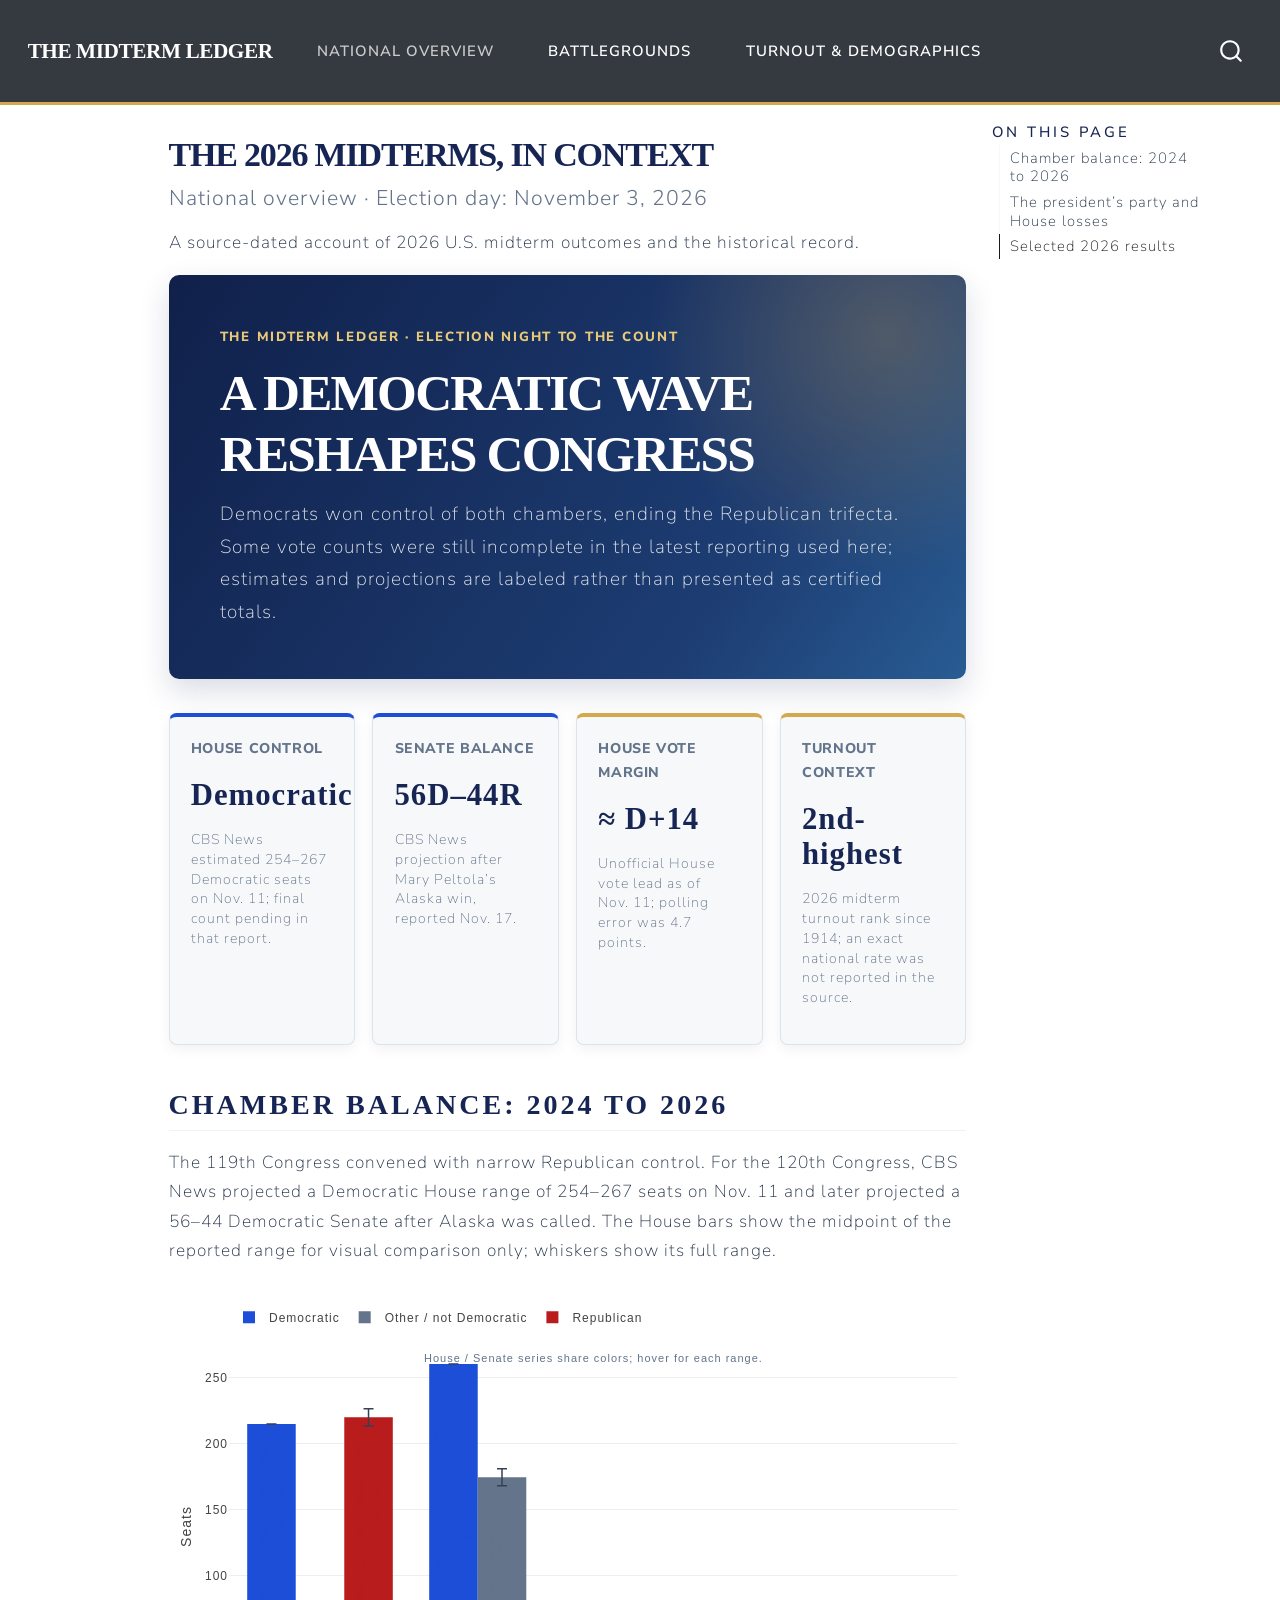
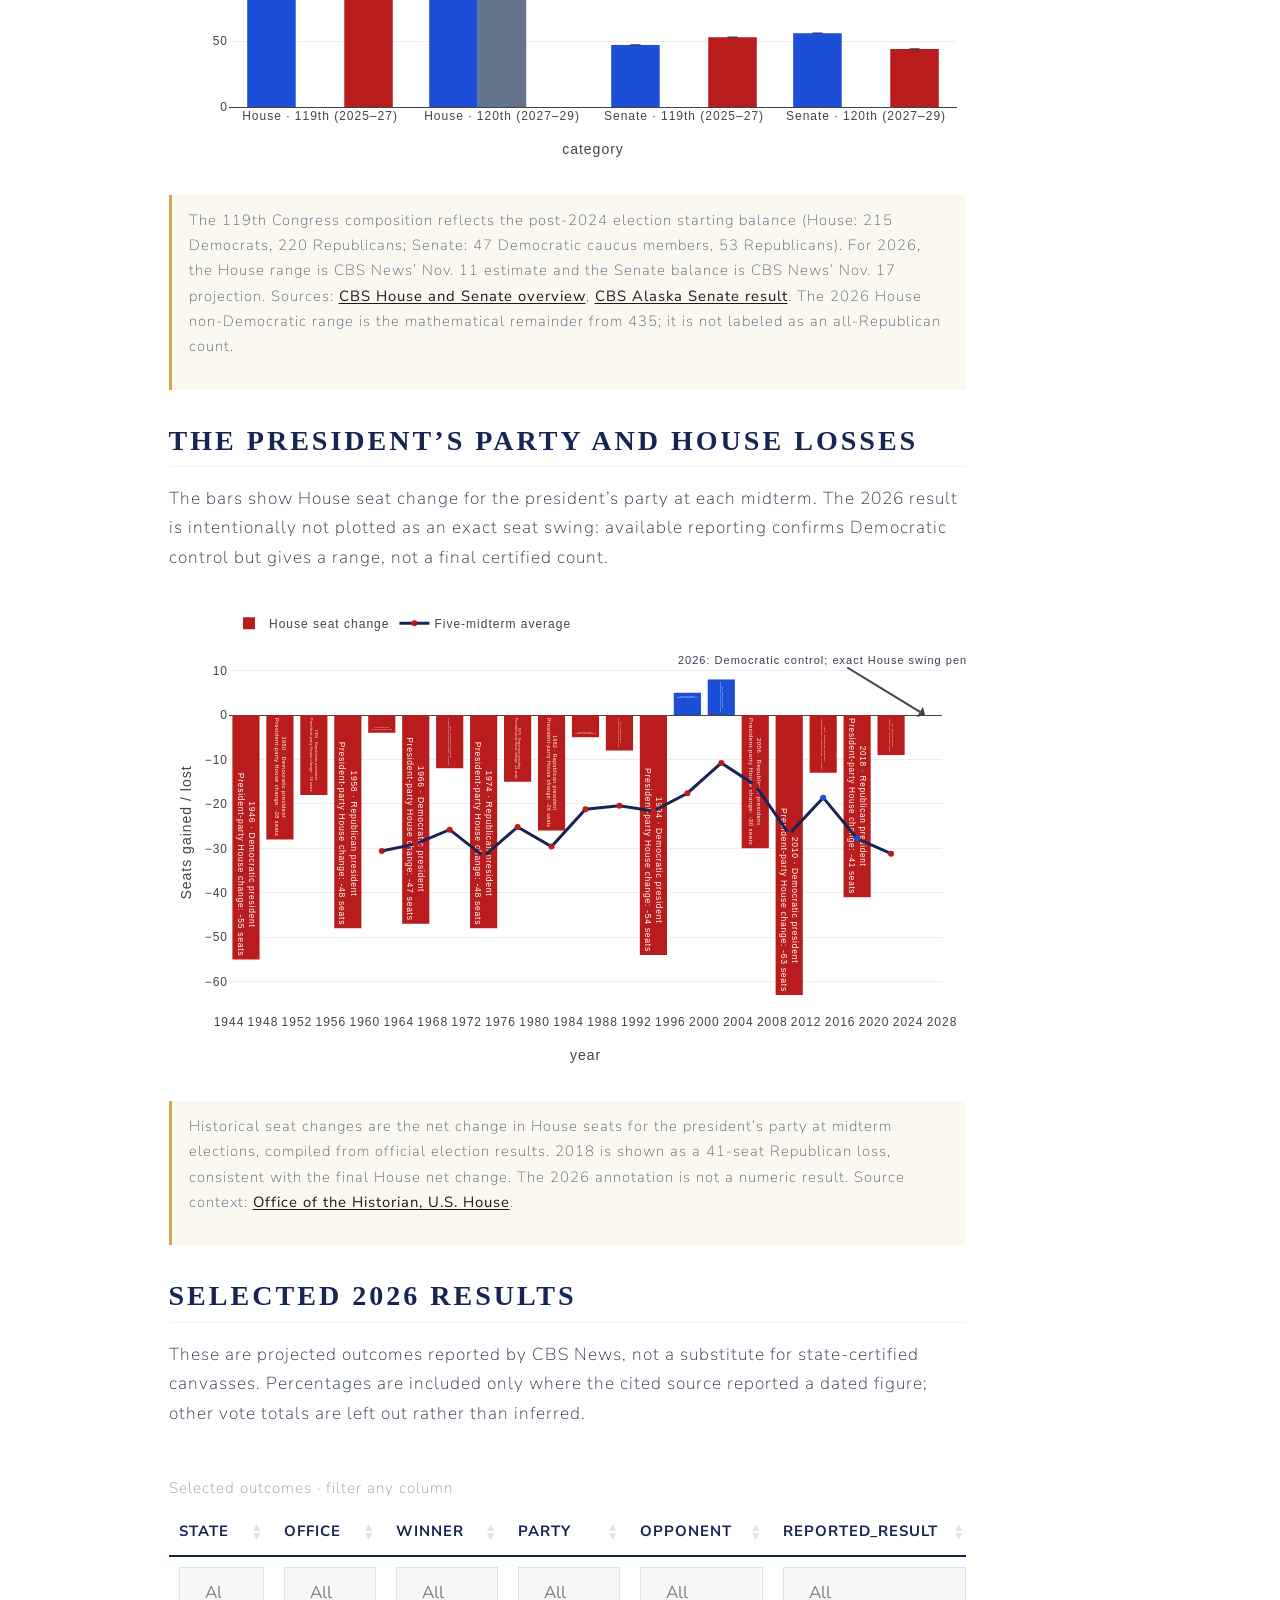
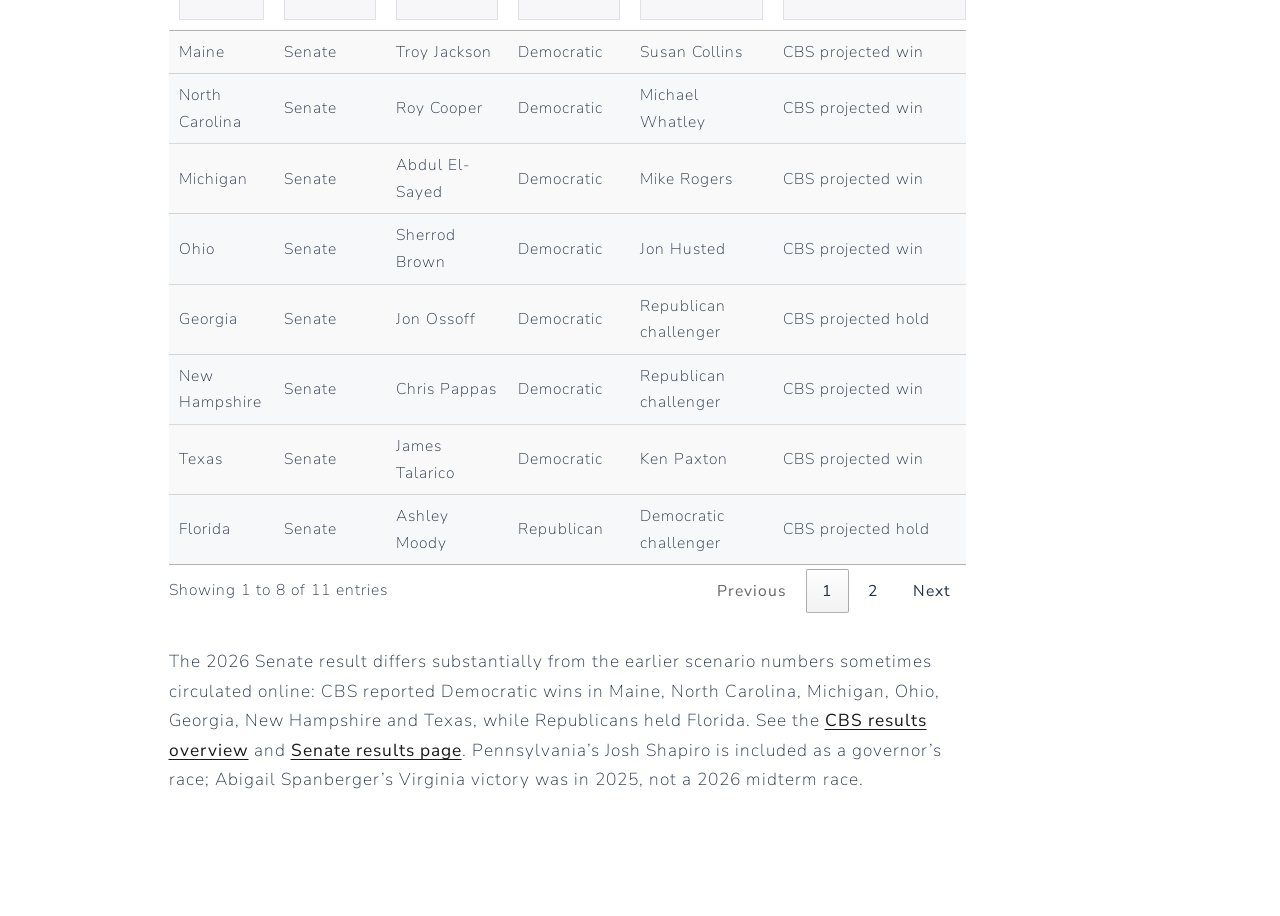
==== commit ad89b80b: "Update website with real 2026 election data and new charts" ====
--- a/docs/index.html
+++ b/docs/index.html
@@ -6,7 +6,7 @@
 
 <meta name="viewport" content="width=device-width, initial-scale=1.0, user-scalable=yes">
 
-<meta name="description" content="A historical guide to U.S. midterm elections, with a transparent illustrative 2026 scenario.">
+<meta name="description" content="A source-dated account of 2026 U.S. midterm outcomes and the historical record.">
 
 <title>The 2026 Midterms, in context – The Midterm Ledger</title>
 <style>
@@ -142,9 +142,9 @@
     <h2 id="toc-title">On this page</h2>
    
   <ul>
-  <li><a href="#the-midterm-pattern" id="toc-the-midterm-pattern" class="nav-link active" data-scroll-target="#the-midterm-pattern">The midterm pattern</a></li>
-  <li><a href="#races-to-watch" id="toc-races-to-watch" class="nav-link" data-scroll-target="#races-to-watch">Races to watch</a></li>
-  <li><a href="#how-to-read-this-edition" id="toc-how-to-read-this-edition" class="nav-link" data-scroll-target="#how-to-read-this-edition">How to read this edition</a></li>
+  <li><a href="#chamber-balance-2024-to-2026" id="toc-chamber-balance-2024-to-2026" class="nav-link active" data-scroll-target="#chamber-balance-2024-to-2026">Chamber balance: 2024 to 2026</a></li>
+  <li><a href="#the-presidents-party-and-house-losses" id="toc-the-presidents-party-and-house-losses" class="nav-link" data-scroll-target="#the-presidents-party-and-house-losses">The president’s party and House losses</a></li>
+  <li><a href="#selected-2026-results" id="toc-selected-2026-results" class="nav-link" data-scroll-target="#selected-2026-results">Selected 2026 results</a></li>
   </ul>
 </nav>
     </div>
@@ -159,7 +159,7 @@
 
 <div>
   <div class="description">
-    A historical guide to U.S. midterm elections, with a transparent illustrative 2026 scenario.
+    A source-dated account of 2026 U.S. midterm outcomes and the historical record.
   </div>
 </div>
 
@@ -176,65 +176,73 @@
 </header>
 
 
-<div class="lead">
-<p>Midterms are a national referendum with 435 local House contests, a smaller but consequential Senate map, and turnout that tends to lag presidential years. This edition pairs historical House results with an <strong>illustrative 2026 scenario</strong>: modeled figures are not reported polls, fundraising disclosures, or election returns.</p>
+<div class="hero">
+<p class="eyebrow">
+THE MIDTERM LEDGER · ELECTION NIGHT TO THE COUNT
+</p>
+<section id="a-democratic-wave-reshapes-congress" class="level1">
+<h1>A Democratic wave reshapes Congress</h1>
+<p>Democrats won control of both chambers, ending the Republican trifecta. Some vote counts were still incomplete in the latest reporting used here; estimates and projections are labeled rather than presented as certified totals.</p>
+</section>
 </div>
 <div class="kpi-grid">
+<div class="kpi-card dem-card">
+<p><span class="kpi-label">House control</span></p>
+<p><span class="kpi-value">Democratic</span></p>
+<p><span class="kpi-note">CBS News estimated 254–267 Democratic seats on Nov.&nbsp;11; final count pending in that report.</span></p>
+</div>
+<div class="kpi-card dem-card">
+<p><span class="kpi-label">Senate balance</span></p>
+<p><span class="kpi-value">56D–44R</span></p>
+<p><span class="kpi-note">CBS News projection after Mary Peltola’s Alaska win, reported Nov.&nbsp;17.</span></p>
+</div>
 <div class="kpi-card">
-<p><span class="kpi-label">House seats on the ballot</span></p>
-<p><span class="kpi-value">435</span></p>
-<p><span class="kpi-note">Every voting seat; the chamber majority is 218.</span></p>
+<p><span class="kpi-label">House vote margin</span></p>
+<p><span class="kpi-value">≈ D+14</span></p>
+<p><span class="kpi-note">Unofficial House vote lead as of Nov.&nbsp;11; polling error was 4.7 points.</span></p>
 </div>
 <div class="kpi-card">
-<p><span class="kpi-label">Regular Senate seats</span></p>
-<p><span class="kpi-value">33</span></p>
-<p><span class="kpi-note">One-third of the Senate’s staggered terms.</span></p>
-</div>
-<div class="kpi-card">
-<p><span class="kpi-label">Average president-party House change</span></p>
-<p><span class="kpi-value">-25.6</span></p>
-<p><span class="kpi-note">Seats gained or lost per midterm, 1946–2022.</span></p>
-</div>
-</div>
-<section id="the-midterm-pattern" class="level2">
-<h2 class="anchored" data-anchor-id="the-midterm-pattern">The midterm pattern</h2>
-<p>The president’s party has usually lost House seats at the first election between presidential contests. The exceptions matter: national conditions, candidate quality, district boundaries, and the particular seats at stake can all overwhelm the average. The bars below show the House seat change for the president’s party; the line smooths the record with a five-election rolling average.</p>
+<p><span class="kpi-label">Turnout context</span></p>
+<p><span class="kpi-value">2nd-highest</span></p>
+<p><span class="kpi-note">2026 midterm turnout rank since 1914; an exact national rate was not reported in the source.</span></p>
+</div>
+</div>
+<section id="chamber-balance-2024-to-2026" class="level2">
+<h2 class="anchored" data-anchor-id="chamber-balance-2024-to-2026">Chamber balance: 2024 to 2026</h2>
+<p>The 119th Congress convened with narrow Republican control. For the 120th Congress, CBS News projected a Democratic House range of 254–267 seats on Nov.&nbsp;11 and later projected a 56–44 Democratic Senate after Alaska was called. The House bars show the midpoint of the reported range for visual comparison only; whiskers show its full range.</p>
 <div class="cell">
 <div class="cell-output-display">
-<div class="plotly html-widget html-fill-item" id="htmlwidget-a97e4deae222457f93d8" style="width:100%;height:464px;"></div>
-<script type="application/json" data-for="htmlwidget-a97e4deae222457f93d8">{"x":{"visdat":{"23b567252b34":["function () ","plotlyVisDat"]},"cur_data":"23b567252b34","attrs":{"23b567252b34":{"x":{},"y":{},"marker":{"color":["#c7473a","#c7473a","#c7473a","#c7473a","#c7473a","#c7473a","#c7473a","#c7473a","#c7473a","#c7473a","#c7473a","#c7473a","#c7473a","#187f78","#187f78","#c7473a","#c7473a","#c7473a","#c7473a","#c7473a"]},"text":{},"hoverinfo":"text","name":"House seats","alpha_stroke":1,"sizes":[10,100],"spans":[1,20],"type":"bar"},"23b567252b34.1":{"x":{},"y":{},"marker":{"color":["#c7473a","#c7473a","#c7473a","#c7473a","#c7473a","#c7473a","#c7473a","#c7473a","#c7473a","#c7473a","#c7473a","#c7473a","#c7473a","#187f78","#187f78","#c7473a","#c7473a","#c7473a","#c7473a","#c7473a"]},"text":{},"hoverinfo":"text","name":"Five-midterm average","alpha_stroke":1,"sizes":[10,100],"spans":[1,20],"type":"scatter","mode":"lines","line":{"color":"#243b53","width":3},"hovertemplate":"%{x}: %{y:.1f} seats<extra>Five-midterm average<\/extra>","inherit":true}},"layout":{"margin":{"b":50,"l":60,"t":30,"r":10},"xaxis":{"domain":[0,1],"automargin":true,"title":"year","dtick":4},"yaxis":{"domain":[0,1],"automargin":true,"title":"House seats gained / lost","zeroline":true},"barmode":"overlay","legend":{"orientation":"h","x":0,"y":1.1200000000000001},"hovermode":"x unified","showlegend":true},"source":"A","config":{"modeBarButtonsToAdd":["hoverclosest","hovercompare"],"showSendToCloud":false,"displayModeBar":false,"responsive":true},"data":[{"x":[1946,1950,1954,1958,1962,1966,1970,1974,1978,1982,1986,1990,1994,1998,2002,2006,2010,2014,2018,2022],"y":[-55,-28,-18,-48,-4,-47,-12,-48,-15,-26,-5,-8,-54,5,8,-30,-63,-13,-41,-9],"marker":{"color":["#c7473a","#c7473a","#c7473a","#c7473a","#c7473a","#c7473a","#c7473a","#c7473a","#c7473a","#c7473a","#c7473a","#c7473a","#c7473a","#187f78","#187f78","#c7473a","#c7473a","#c7473a","#c7473a","#c7473a"],"line":{"color":"rgba(31,119,180,1)"}},"text":["1946 · Democratic president<br>House seats: -55","1950 · Democratic president<br>House seats: -28","1954 · Republican president<br>House seats: -18","1958 · Republican president<br>House seats: -48","1962 · Democratic president<br>House seats: -4","1966 · Democratic president<br>House seats: -47","1970 · Republican president<br>House seats: -12","1974 · Republican president<br>House seats: -48","1978 · Democratic president<br>House seats: -15","1982 · Republican president<br>House seats: -26","1986 · Republican president<br>House seats: -5","1990 · Republican president<br>House seats: -8","1994 · Democratic president<br>House seats: -54","1998 · Democratic president<br>House seats: +5","2002 · Republican president<br>House seats: +8","2006 · Republican president<br>House seats: -30","2010 · Democratic president<br>House seats: -63","2014 · Democratic president<br>House seats: -13","2018 · Republican president<br>House seats: -41","2022 · Democratic president<br>House seats: -9"],"hoverinfo":["text","text","text","text","text","text","text","text","text","text","text","text","text","text","text","text","text","text","text","text"],"name":"House seats","type":"bar","error_y":{"color":"rgba(31,119,180,1)"},"error_x":{"color":"rgba(31,119,180,1)"},"xaxis":"x","yaxis":"y","frame":null},{"x":[1962,1966,1970,1974,1978,1982,1986,1990,1994,1998,2002,2006,2010,2014,2018,2022],"y":[-30.600000000000001,-29,-25.800000000000001,-31.800000000000001,-25.199999999999999,-29.600000000000001,-21.199999999999999,-20.399999999999999,-21.600000000000001,-17.600000000000001,-10.800000000000001,-15.800000000000001,-26.800000000000001,-18.600000000000001,-27.800000000000001,-31.199999999999999],"marker":{"color":["#c7473a","#c7473a","#c7473a","#c7473a","#c7473a","#c7473a","#c7473a","#c7473a","#c7473a","#c7473a","#c7473a","#c7473a","#c7473a","#187f78","#187f78","#c7473a","#c7473a","#c7473a","#c7473a","#c7473a"],"line":{"color":"rgba(255,127,14,1)"}},"text":["1962 · Democratic president<br>House seats: -4","1966 · Democratic president<br>House seats: -47","1970 · Republican president<br>House seats: -12","1974 · Republican president<br>House seats: -48","1978 · Democratic president<br>House seats: -15","1982 · Republican president<br>House seats: -26","1986 · Republican president<br>House seats: -5","1990 · Republican president<br>House seats: -8","1994 · Democratic president<br>House seats: -54","1998 · Democratic president<br>House seats: +5","2002 · Republican president<br>House seats: +8","2006 · Republican president<br>House seats: -30","2010 · Democratic president<br>House seats: -63","2014 · Democratic president<br>House seats: -13","2018 · Republican president<br>House seats: -41","2022 · Democratic president<br>House seats: -9"],"hoverinfo":["text","text","text","text","text","text","text","text","text","text","text","text","text","text","text","text"],"name":"Five-midterm average","type":"scatter","mode":"lines+markers","line":{"color":"#243b53","width":3},"hovertemplate":["%{x}: %{y:.1f} seats<extra>Five-midterm average<\/extra>","%{x}: %{y:.1f} seats<extra>Five-midterm average<\/extra>","%{x}: %{y:.1f} seats<extra>Five-midterm average<\/extra>","%{x}: %{y:.1f} seats<extra>Five-midterm average<\/extra>","%{x}: %{y:.1f} seats<extra>Five-midterm average<\/extra>","%{x}: %{y:.1f} seats<extra>Five-midterm average<\/extra>","%{x}: %{y:.1f} seats<extra>Five-midterm average<\/extra>","%{x}: %{y:.1f} seats<extra>Five-midterm average<\/extra>","%{x}: %{y:.1f} seats<extra>Five-midterm average<\/extra>","%{x}: %{y:.1f} seats<extra>Five-midterm average<\/extra>","%{x}: %{y:.1f} seats<extra>Five-midterm average<\/extra>","%{x}: %{y:.1f} seats<extra>Five-midterm average<\/extra>","%{x}: %{y:.1f} seats<extra>Five-midterm average<\/extra>","%{x}: %{y:.1f} seats<extra>Five-midterm average<\/extra>","%{x}: %{y:.1f} seats<extra>Five-midterm average<\/extra>","%{x}: %{y:.1f} seats<extra>Five-midterm average<\/extra>"],"error_y":{"color":"rgba(255,127,14,1)"},"error_x":{"color":"rgba(255,127,14,1)"},"xaxis":"x","yaxis":"y","frame":null}],"highlight":{"on":"plotly_click","persistent":false,"dynamic":false,"selectize":false,"opacityDim":0.20000000000000001,"selected":{"opacity":1},"debounce":0},"shinyEvents":["plotly_hover","plotly_click","plotly_selected","plotly_relayout","plotly_brushed","plotly_brushing","plotly_clickannotation","plotly_doubleclick","plotly_deselect","plotly_afterplot","plotly_sunburstclick"],"base_url":"https://plot.ly"},"evals":[],"jsHooks":[]}</script>
+<div class="plotly html-widget html-fill-item" id="htmlwidget-f3142a46382040fb4588" style="width:100%;height:464px;"></div>
+<script type="application/json" data-for="htmlwidget-f3142a46382040fb4588">{"x":{"visdat":{"52f61776fc97":["function () ","plotlyVisDat"]},"cur_data":"52f61776fc97","attrs":{"52f61776fc97":{"x":{},"y":{},"text":{},"hoverinfo":"text","error_y":{"type":"data","array":[0,0,0,0,6.5,6.5,0,0],"arrayminus":[0,0,0,0,6.5,6.5,0,0],"visible":true,"color":"#334155","thickness":1.5,"width":5},"xaxis":"x","yaxis":"y","color":{},"colors":["#1d4ed8","#b91c1c","#64748b"],"alpha_stroke":1,"sizes":[10,100],"spans":[1,20],"type":"bar"}},"layout":{"margin":{"b":50,"l":60,"t":30,"r":10},"barmode":"group","xaxis":{"domain":[0,1],"automargin":true,"title":"category","type":"category","categoryorder":"array","categoryarray":["House · 119th (2025–27)","House · 120th (2027–29)","Senate · 119th (2025–27)","Senate · 120th (2027–29)"]},"yaxis":{"domain":[0,1],"automargin":true,"title":"Seats","rangemode":"tozero"},"legend":{"orientation":"h","x":0,"y":1.1200000000000001},"annotations":[{"x":0.5,"y":0.98999999999999999,"xref":"paper","yref":"paper","text":"House / Senate series share colors; hover for each range.","showarrow":false,"font":{"size":11,"color":"#64748b"}}],"hovermode":"closest","showlegend":true},"source":"A","config":{"modeBarButtonsToAdd":["hoverclosest","hovercompare"],"showSendToCloud":false,"displayModeBar":false,"responsive":true},"data":[{"x":["House · 119th (2025–27)","Senate · 119th (2025–27)","House · 120th (2027–29)","Senate · 120th (2027–29)"],"y":[215,47,260.5,56],"text":["119th (2025–27)<br>House · Democratic: 215 seats","119th (2025–27)<br>Senate · Democratic: 47 seats","120th (2027–29)<br>House · Democratic: 254–267 seats<br>Bar height uses range midpoint; whiskers show range.","120th (2027–29)<br>Senate · Democratic: 56 seats"],"hoverinfo":["text","text","text","text"],"error_y":{"color":"#334155","type":"data","array":[0,0,0,0],"arrayminus":[0,0,0,0],"visible":true,"thickness":1.5,"width":5},"xaxis":"x","yaxis":"y","type":"bar","name":"Democratic","marker":{"color":"rgba(29,78,216,1)","line":{"color":"rgba(29,78,216,1)"}},"textfont":{"color":"rgba(29,78,216,1)"},"error_x":{"color":"rgba(29,78,216,1)"},"frame":null},{"x":["House · 120th (2027–29)"],"y":[174.5],"text":"120th (2027–29)<br>House · Other / not Democratic: 168–181 seats<br>Bar height uses range midpoint; whiskers show range.","hoverinfo":"text","error_y":{"color":"#334155","type":"data","array":[6.5],"arrayminus":[6.5],"visible":true,"thickness":1.5,"width":5},"xaxis":"x","yaxis":"y","type":"bar","name":"Other / not Democratic","marker":{"color":"rgba(100,116,139,1)","line":{"color":"rgba(100,116,139,1)"}},"textfont":{"color":"rgba(100,116,139,1)"},"error_x":{"color":"rgba(100,116,139,1)"},"frame":null},{"x":["House · 119th (2025–27)","Senate · 119th (2025–27)","Senate · 120th (2027–29)"],"y":[220,53,44],"text":["119th (2025–27)<br>House · Republican: 220 seats","119th (2025–27)<br>Senate · Republican: 53 seats","120th (2027–29)<br>Senate · Republican: 44 seats"],"hoverinfo":["text","text","text"],"error_y":{"color":"#334155","type":"data","array":[6.5,0,0],"arrayminus":[6.5,0,0],"visible":true,"thickness":1.5,"width":5},"xaxis":"x","yaxis":"y","type":"bar","name":"Republican","marker":{"color":"rgba(185,28,28,1)","line":{"color":"rgba(185,28,28,1)"}},"textfont":{"color":"rgba(185,28,28,1)"},"error_x":{"color":"rgba(185,28,28,1)"},"frame":null}],"highlight":{"on":"plotly_click","persistent":false,"dynamic":false,"selectize":false,"opacityDim":0.20000000000000001,"selected":{"opacity":1},"debounce":0},"shinyEvents":["plotly_hover","plotly_click","plotly_selected","plotly_relayout","plotly_brushed","plotly_brushing","plotly_clickannotation","plotly_doubleclick","plotly_deselect","plotly_afterplot","plotly_sunburstclick"],"base_url":"https://plot.ly"},"evals":[],"jsHooks":[]}</script>
 </div>
 </div>
 <div class="source-note">
-<p>Historical series: net change in House seats for the president’s party at each midterm, compiled from official election results. A negative value is a loss. The rolling line begins after five observations.</p>
+<p>The 119th Congress composition reflects the post-2024 election starting balance (House: 215 Democrats, 220 Republicans; Senate: 47 Democratic caucus members, 53 Republicans). For 2026, the House range is CBS News’ Nov.&nbsp;11 estimate and the Senate balance is CBS News’ Nov.&nbsp;17 projection. Sources: <a href="https://www.cbsnews.com/news/2026-midterm-election-results-where-democrats-won/">CBS House and Senate overview</a>, <a href="https://www.cbsnews.com/news/alaska-2026-senate-sullivan-peltola/">CBS Alaska Senate result</a>. The 2026 House non-Democratic range is the mathematical remainder from 435; it is not labeled as an all-Republican count.</p>
 </div>
 </section>
-<section id="races-to-watch" class="level2">
-<h2 class="anchored" data-anchor-id="races-to-watch">Races to watch</h2>
-<p>The table highlights a sample of Senate and House battlegrounds, not an exhaustive race list. Candidate names, polling margins, and fundraising amounts are intentionally omitted where this site has no verified live source; see the <a href="./swing-states.html">state comparison</a> for clearly marked scenario inputs.</p>
+<section id="the-presidents-party-and-house-losses" class="level2">
+<h2 class="anchored" data-anchor-id="the-presidents-party-and-house-losses">The president’s party and House losses</h2>
+<p>The bars show House seat change for the president’s party at each midterm. The 2026 result is intentionally not plotted as an exact seat swing: available reporting confirms Democratic control but gives a range, not a final certified count.</p>
 <div class="cell">
 <div class="cell-output-display">
-<div class="datatables html-widget html-fill-item" id="htmlwidget-731adc57e13998895d26" style="width:100%;height:auto;"></div>
-<script type="application/json" data-for="htmlwidget-731adc57e13998895d26">{"x":{"filter":"top","vertical":false,"filterHTML":"<tr>\n  <td data-type=\"character\" style=\"vertical-align: top;\">\n    <div class=\"form-group has-feedback\" style=\"margin-bottom: auto;\">\n      <input type=\"search\" placeholder=\"All\" class=\"form-control\" style=\"width: 100%;\"/>\n      <span class=\"glyphicon glyphicon-remove-circle form-control-feedback\"><\/span>\n    <\/div>\n  <\/td>\n  <td data-type=\"character\" style=\"vertical-align: top;\">\n    <div class=\"form-group has-feedback\" style=\"margin-bottom: auto;\">\n      <input type=\"search\" placeholder=\"All\" class=\"form-control\" style=\"width: 100%;\"/>\n      <span class=\"glyphicon glyphicon-remove-circle form-control-feedback\"><\/span>\n    <\/div>\n  <\/td>\n  <td data-type=\"character\" style=\"vertical-align: top;\">\n    <div class=\"form-group has-feedback\" style=\"margin-bottom: auto;\">\n      <input type=\"search\" placeholder=\"All\" class=\"form-control\" style=\"width: 100%;\"/>\n      <span class=\"glyphicon glyphicon-remove-circle form-control-feedback\"><\/span>\n    <\/div>\n  <\/td>\n  <td data-type=\"character\" style=\"vertical-align: top;\">\n    <div class=\"form-group has-feedback\" style=\"margin-bottom: auto;\">\n      <input type=\"search\" placeholder=\"All\" class=\"form-control\" style=\"width: 100%;\"/>\n      <span class=\"glyphicon glyphicon-remove-circle form-control-feedback\"><\/span>\n    <\/div>\n  <\/td>\n<\/tr>","caption":"<caption style=\"caption-side: top; text-align: left;\">Selected illustrative battlegrounds · filter any column<\/caption>","data":[["U.S. Senate","U.S. Senate","U.S. Senate","U.S. Senate","PA-07","WI-03","AZ-01","NV-03"],["Senate","Senate","Senate","Senate","House","House","House","House"],["Georgia","Michigan","North Carolina","Ohio","Pennsylvania","Wisconsin","Arizona","Nevada"],["Competitive statewide contest","Competitive statewide contest","Competitive statewide contest","Competitive statewide contest","Lehigh Valley and Northampton County","Western Wisconsin","Phoenix-area suburban district","Las Vegas-area suburban district"]],"container":"<table class=\"display\">\n  <thead>\n    <tr>\n      <th>Race<\/th>\n      <th>Office<\/th>\n      <th>State<\/th>\n      <th>Context<\/th>\n    <\/tr>\n  <\/thead>\n<\/table>","options":{"pageLength":8,"dom":"tip","order":[],"autoWidth":true,"columnDefs":[{"name":"Race","targets":0},{"name":"Office","targets":1},{"name":"State","targets":2},{"name":"Context","targets":3}],"orderClasses":false,"orderCellsTop":true,"lengthMenu":[8,10,25,50,100]}},"evals":[],"jsHooks":[]}</script>
-</div>
+<div class="plotly html-widget html-fill-item" id="htmlwidget-0acc4f08a341a742b6af" style="width:100%;height:464px;"></div>
+<script type="application/json" data-for="htmlwidget-0acc4f08a341a742b6af">{"x":{"visdat":{"52f627276352":["function () ","plotlyVisDat"]},"cur_data":"52f627276352","attrs":{"52f627276352":{"x":{},"y":{},"marker":{"color":["#b91c1c","#b91c1c","#b91c1c","#b91c1c","#b91c1c","#b91c1c","#b91c1c","#b91c1c","#b91c1c","#b91c1c","#b91c1c","#b91c1c","#b91c1c","#1d4ed8","#1d4ed8","#b91c1c","#b91c1c","#b91c1c","#b91c1c","#b91c1c"]},"text":{},"hoverinfo":"text","name":"House seat change","alpha_stroke":1,"sizes":[10,100],"spans":[1,20],"type":"bar"},"52f627276352.1":{"x":{},"y":{},"marker":{"color":["#b91c1c","#b91c1c","#b91c1c","#b91c1c","#b91c1c","#b91c1c","#b91c1c","#b91c1c","#b91c1c","#b91c1c","#b91c1c","#b91c1c","#b91c1c","#1d4ed8","#1d4ed8","#b91c1c","#b91c1c","#b91c1c","#b91c1c","#b91c1c"]},"text":{},"hoverinfo":"text","name":"Five-midterm average","alpha_stroke":1,"sizes":[10,100],"spans":[1,20],"type":"scatter","mode":"lines","line":{"color":"#172554","width":3},"hovertemplate":"%{x}: %{y:.1f} seats<extra>Five-midterm average<\/extra>","inherit":true}},"layout":{"margin":{"b":50,"l":60,"t":30,"r":10},"xaxis":{"domain":[0,1],"automargin":true,"title":"year","dtick":4,"range":[1944,2028]},"yaxis":{"domain":[0,1],"automargin":true,"title":"Seats gained / lost","zeroline":true},"legend":{"orientation":"h","x":0,"y":1.1200000000000001},"annotations":[{"x":2026,"y":0,"xref":"x","yref":"y","text":"2026: Democratic control; exact House swing pending","showarrow":true,"ax":-90,"ay":-55,"font":{"size":11,"color":"#334155"}}],"hovermode":"closest","showlegend":true},"source":"A","config":{"modeBarButtonsToAdd":["hoverclosest","hovercompare"],"showSendToCloud":false,"displayModeBar":false,"responsive":true},"data":[{"x":[1946,1950,1954,1958,1962,1966,1970,1974,1978,1982,1986,1990,1994,1998,2002,2006,2010,2014,2018,2022],"y":[-55,-28,-18,-48,-4,-47,-12,-48,-15,-26,-5,-8,-54,5,8,-30,-63,-13,-41,-9],"marker":{"color":["#b91c1c","#b91c1c","#b91c1c","#b91c1c","#b91c1c","#b91c1c","#b91c1c","#b91c1c","#b91c1c","#b91c1c","#b91c1c","#b91c1c","#b91c1c","#1d4ed8","#1d4ed8","#b91c1c","#b91c1c","#b91c1c","#b91c1c","#b91c1c"],"line":{"color":"rgba(31,119,180,1)"}},"text":["1946 · Democratic president<br>President-party House change: -55 seats","1950 · Democratic president<br>President-party House change: -28 seats","1954 · Republican president<br>President-party House change: -18 seats","1958 · Republican president<br>President-party House change: -48 seats","1962 · Democratic president<br>President-party House change: -4 seats","1966 · Democratic president<br>President-party House change: -47 seats","1970 · Republican president<br>President-party House change: -12 seats","1974 · Republican president<br>President-party House change: -48 seats","1978 · Democratic president<br>President-party House change: -15 seats","1982 · Republican president<br>President-party House change: -26 seats","1986 · Republican president<br>President-party House change: -5 seats","1990 · Republican president<br>President-party House change: -8 seats","1994 · Democratic president<br>President-party House change: -54 seats","1998 · Democratic president<br>President-party House change: 5 seats","2002 · Republican president<br>President-party House change: 8 seats","2006 · Republican president<br>President-party House change: -30 seats","2010 · Democratic president<br>President-party House change: -63 seats","2014 · Democratic president<br>President-party House change: -13 seats","2018 · Republican president<br>President-party House change: -41 seats","2022 · Democratic president<br>President-party House change: -9 seats"],"hoverinfo":["text","text","text","text","text","text","text","text","text","text","text","text","text","text","text","text","text","text","text","text"],"name":"House seat change","type":"bar","error_y":{"color":"rgba(31,119,180,1)"},"error_x":{"color":"rgba(31,119,180,1)"},"xaxis":"x","yaxis":"y","frame":null},{"x":[1962,1966,1970,1974,1978,1982,1986,1990,1994,1998,2002,2006,2010,2014,2018,2022],"y":[-30.600000000000001,-29,-25.800000000000001,-31.800000000000001,-25.199999999999999,-29.600000000000001,-21.199999999999999,-20.399999999999999,-21.600000000000001,-17.600000000000001,-10.800000000000001,-15.800000000000001,-26.800000000000001,-18.600000000000001,-27.800000000000001,-31.199999999999999],"marker":{"color":["#b91c1c","#b91c1c","#b91c1c","#b91c1c","#b91c1c","#b91c1c","#b91c1c","#b91c1c","#b91c1c","#b91c1c","#b91c1c","#b91c1c","#b91c1c","#1d4ed8","#1d4ed8","#b91c1c","#b91c1c","#b91c1c","#b91c1c","#b91c1c"],"line":{"color":"rgba(255,127,14,1)"}},"text":["1962 · Democratic president<br>President-party House change: -4 seats","1966 · Democratic president<br>President-party House change: -47 seats","1970 · Republican president<br>President-party House change: -12 seats","1974 · Republican president<br>President-party House change: -48 seats","1978 · Democratic president<br>President-party House change: -15 seats","1982 · Republican president<br>President-party House change: -26 seats","1986 · Republican president<br>President-party House change: -5 seats","1990 · Republican president<br>President-party House change: -8 seats","1994 · Democratic president<br>President-party House change: -54 seats","1998 · Democratic president<br>President-party House change: 5 seats","2002 · Republican president<br>President-party House change: 8 seats","2006 · Republican president<br>President-party House change: -30 seats","2010 · Democratic president<br>President-party House change: -63 seats","2014 · Democratic president<br>President-party House change: -13 seats","2018 · Republican president<br>President-party House change: -41 seats","2022 · Democratic president<br>President-party House change: -9 seats"],"hoverinfo":["text","text","text","text","text","text","text","text","text","text","text","text","text","text","text","text"],"name":"Five-midterm average","type":"scatter","mode":"lines+markers","line":{"color":"#172554","width":3},"hovertemplate":["%{x}: %{y:.1f} seats<extra>Five-midterm average<\/extra>","%{x}: %{y:.1f} seats<extra>Five-midterm average<\/extra>","%{x}: %{y:.1f} seats<extra>Five-midterm average<\/extra>","%{x}: %{y:.1f} seats<extra>Five-midterm average<\/extra>","%{x}: %{y:.1f} seats<extra>Five-midterm average<\/extra>","%{x}: %{y:.1f} seats<extra>Five-midterm average<\/extra>","%{x}: %{y:.1f} seats<extra>Five-midterm average<\/extra>","%{x}: %{y:.1f} seats<extra>Five-midterm average<\/extra>","%{x}: %{y:.1f} seats<extra>Five-midterm average<\/extra>","%{x}: %{y:.1f} seats<extra>Five-midterm average<\/extra>","%{x}: %{y:.1f} seats<extra>Five-midterm average<\/extra>","%{x}: %{y:.1f} seats<extra>Five-midterm average<\/extra>","%{x}: %{y:.1f} seats<extra>Five-midterm average<\/extra>","%{x}: %{y:.1f} seats<extra>Five-midterm average<\/extra>","%{x}: %{y:.1f} seats<extra>Five-midterm average<\/extra>","%{x}: %{y:.1f} seats<extra>Five-midterm average<\/extra>"],"error_y":{"color":"rgba(255,127,14,1)"},"error_x":{"color":"rgba(255,127,14,1)"},"xaxis":"x","yaxis":"y","frame":null}],"highlight":{"on":"plotly_click","persistent":false,"dynamic":false,"selectize":false,"opacityDim":0.20000000000000001,"selected":{"opacity":1},"debounce":0},"shinyEvents":["plotly_hover","plotly_click","plotly_selected","plotly_relayout","plotly_brushed","plotly_brushing","plotly_clickannotation","plotly_doubleclick","plotly_deselect","plotly_afterplot","plotly_sunburstclick"],"base_url":"https://plot.ly"},"evals":[],"jsHooks":[]}</script>
+</div>
+</div>
+<div class="source-note">
+<p>Historical seat changes are the net change in House seats for the president’s party at midterm elections, compiled from official election results. 2018 is shown as a 41-seat Republican loss, consistent with the final House net change. The 2026 annotation is not a numeric result. Source context: <a href="https://history.house.gov/Institution/Party-Divisions/Party-Divisions/">Office of the Historian, U.S. House</a>.</p>
 </div>
 </section>
-<section id="how-to-read-this-edition" class="level2">
-<h2 class="anchored" data-anchor-id="how-to-read-this-edition">How to read this edition</h2>
-<p>The historical chart is retrospective; the battleground comparisons and turnout page are planning scenarios, not a forecast or a statement of certified 2026 outcomes. A projected margin is measured in percentage points, with positive values favoring the Democratic candidate in the scenario. Replace the scenario inputs with linked, dated sources before using them as current reporting.</p>
-<div class="callout callout-style-default callout-note callout-titled">
-<div class="callout-header d-flex align-content-center">
-<div class="callout-icon-container">
-<i class="callout-icon"></i>
-</div>
-<div class="callout-title-container flex-fill">
-Note
-</div>
-</div>
-<div class="callout-body-container callout-body">
-<p><strong>A note on uncertainty.</strong> A generic margin-of-error band is not a substitute for a poll’s sample design, field dates, likely-voter model, or aggregation method. Scenario inputs on this site are labeled as such and should not be read as polling.</p>
-</div>
-</div>
+<section id="selected-2026-results" class="level2">
+<h2 class="anchored" data-anchor-id="selected-2026-results">Selected 2026 results</h2>
+<p>These are projected outcomes reported by CBS News, not a substitute for state-certified canvasses. Percentages are included only where the cited source reported a dated figure; other vote totals are left out rather than inferred.</p>
+<div class="cell">
+<div class="cell-output-display">
+<div class="datatables html-widget html-fill-item" id="htmlwidget-c59496539d5f20583807" style="width:100%;height:auto;"></div>
+<script type="application/json" data-for="htmlwidget-c59496539d5f20583807">{"x":{"filter":"top","vertical":false,"filterHTML":"<tr>\n  <td data-type=\"character\" style=\"vertical-align: top;\">\n    <div class=\"form-group has-feedback\" style=\"margin-bottom: auto;\">\n      <input type=\"search\" placeholder=\"All\" class=\"form-control\" style=\"width: 100%;\"/>\n      <span class=\"glyphicon glyphicon-remove-circle form-control-feedback\"><\/span>\n    <\/div>\n  <\/td>\n  <td data-type=\"character\" style=\"vertical-align: top;\">\n    <div class=\"form-group has-feedback\" style=\"margin-bottom: auto;\">\n      <input type=\"search\" placeholder=\"All\" class=\"form-control\" style=\"width: 100%;\"/>\n      <span class=\"glyphicon glyphicon-remove-circle form-control-feedback\"><\/span>\n    <\/div>\n  <\/td>\n  <td data-type=\"character\" style=\"vertical-align: top;\">\n    <div class=\"form-group has-feedback\" style=\"margin-bottom: auto;\">\n      <input type=\"search\" placeholder=\"All\" class=\"form-control\" style=\"width: 100%;\"/>\n      <span class=\"glyphicon glyphicon-remove-circle form-control-feedback\"><\/span>\n    <\/div>\n  <\/td>\n  <td data-type=\"character\" style=\"vertical-align: top;\">\n    <div class=\"form-group has-feedback\" style=\"margin-bottom: auto;\">\n      <input type=\"search\" placeholder=\"All\" class=\"form-control\" style=\"width: 100%;\"/>\n      <span class=\"glyphicon glyphicon-remove-circle form-control-feedback\"><\/span>\n    <\/div>\n  <\/td>\n  <td data-type=\"character\" style=\"vertical-align: top;\">\n    <div class=\"form-group has-feedback\" style=\"margin-bottom: auto;\">\n      <input type=\"search\" placeholder=\"All\" class=\"form-control\" style=\"width: 100%;\"/>\n      <span class=\"glyphicon glyphicon-remove-circle form-control-feedback\"><\/span>\n    <\/div>\n  <\/td>\n  <td data-type=\"character\" style=\"vertical-align: top;\">\n    <div class=\"form-group has-feedback\" style=\"margin-bottom: auto;\">\n      <input type=\"search\" placeholder=\"All\" class=\"form-control\" style=\"width: 100%;\"/>\n      <span class=\"glyphicon glyphicon-remove-circle form-control-feedback\"><\/span>\n    <\/div>\n  <\/td>\n<\/tr>","caption":"<caption style=\"caption-side: top; text-align: left;\">Selected outcomes · filter any column<\/caption>","data":[["Maine","North Carolina","Michigan","Ohio","Georgia","New Hampshire","Texas","Florida","Georgia","Texas","Pennsylvania"],["Senate","Senate","Senate","Senate","Senate","Senate","Senate","Senate","Governor","Governor","Governor"],["Troy Jackson","Roy Cooper","Abdul El-Sayed","Sherrod Brown","Jon Ossoff","Chris Pappas","James Talarico","Ashley Moody","Keisha Lance Bottoms","Gina Hinojosa","Josh Shapiro"],["Democratic","Democratic","Democratic","Democratic","Democratic","Democratic","Democratic","Republican","Democratic","Democratic","Democratic"],["Susan Collins","Michael Whatley","Mike Rogers","Jon Husted","Republican challenger","Republican challenger","Ken Paxton","Democratic challenger","Rick Jackson","Greg Abbott","Republican challenger"],["CBS projected win","CBS projected win","CBS projected win","CBS projected win","CBS projected hold","CBS projected win","CBS projected win","CBS projected hold","54.3% to 45.7%; 99% counted Nov. 11","CBS projected flip","Re-elected by about 22 points"]],"container":"<table class=\"display\">\n  <thead>\n    <tr>\n      <th>State<\/th>\n      <th>Office<\/th>\n      <th>Winner<\/th>\n      <th>Party<\/th>\n      <th>Opponent<\/th>\n      <th>reported_result<\/th>\n    <\/tr>\n  <\/thead>\n<\/table>","options":{"pageLength":8,"dom":"tip","order":[],"autoWidth":true,"columnDefs":[{"name":"State","targets":0},{"name":"Office","targets":1},{"name":"Winner","targets":2},{"name":"Party","targets":3},{"name":"Opponent","targets":4},{"name":"reported_result","targets":5}],"orderClasses":false,"orderCellsTop":true,"lengthMenu":[8,10,25,50,100]}},"evals":[],"jsHooks":[]}</script>
+</div>
+</div>
+<p>The 2026 Senate result differs substantially from the earlier scenario numbers sometimes circulated online: CBS reported Democratic wins in Maine, North Carolina, Michigan, Ohio, Georgia, New Hampshire and Texas, while Republicans held Florida. See the <a href="https://www.cbsnews.com/news/2026-midterm-election-results-where-democrats-won/">CBS results overview</a> and <a href="https://www.cbsnews.com/live-updates/senate-election-results-2026/">Senate results page</a>. Pennsylvania’s Josh Shapiro is included as a governor’s race; Abigail Spanberger’s Virginia victory was in 2025, not a 2026 midterm race.</p>
 
 
 </section>
--- a/docs/styles.css
+++ b/docs/styles.css
@@ -1,25 +1,32 @@
 :root {
-  --ink: #243b53;
-  --muted: #627d98;
-  --accent: #187f78;
-  --warm: #c7473a;
-  --paper: #f5f6f4;
-  --rule: #d9e2ec;
+  --ink: #172554;
+  --muted: #64748b;
+  --rule: #dbe3ec;
+  --paper: #f7f8fa;
+  --dem: #1d4ed8;
+  --rep: #b91c1c;
+  --gold: #d4a84f;
 }
 
 body {
-  color: #243b53;
+  color: #233247;
   background: #fff;
-  font-size: 1.03rem;
+  font-size: 1.02rem;
   line-height: 1.7;
 }
 
 .navbar {
-  border-bottom: 3px solid #e7a63f;
+  border-bottom: 3px solid var(--gold);
+}
+
+.navbar-brand,
+h1,
+h2,
+h3 {
+  font-family: Georgia, "Times New Roman", serif;
 }
 
 .navbar-brand {
-  font-family: Georgia, "Times New Roman", serif;
   font-weight: 700;
   letter-spacing: -0.02em;
 }
@@ -28,61 +35,90 @@
 h2,
 h3 {
   color: var(--ink);
-  font-family: Georgia, "Times New Roman", serif;
 }
 
 h1 {
   letter-spacing: -0.035em;
 }
 
-.quarto-title-meta,
-.subtitle {
+.subtitle,
+.quarto-title-meta {
   color: var(--muted);
 }
 
-.lead {
-  max-width: 62rem;
-  margin: 1.25rem 0 2rem;
-  color: #486581;
-  font-size: 1.15rem;
+.hero {
+  margin: 0.75rem 0 2rem;
+  padding: clamp(1.5rem, 4vw, 3.25rem);
+  border-radius: 0.6rem;
+  background:
+    radial-gradient(circle at 90% 15%, rgb(212 168 79 / 28%), transparent 30%),
+    linear-gradient(125deg, #10204a, #1d3d73 72%, #285c93);
+  color: #fff;
+  box-shadow: 0 12px 30px rgb(23 37 84 / 16%);
+}
+
+.hero .eyebrow {
+  margin: 0 0 0.8rem;
+  color: #e8c978;
+  font-size: 0.78rem;
+  font-weight: 800;
+  letter-spacing: 0.13em;
+}
+
+.hero h1 {
+  max-width: 46rem;
+  margin: 0 0 0.8rem;
+  color: #fff;
+  font-size: clamp(2rem, 4vw, 3.35rem);
+}
+
+.hero p:last-child {
+  max-width: 56rem;
+  margin-bottom: 0;
+  color: rgb(255 255 255 / 88%);
+  font-size: 1.12rem;
 }
 
 .kpi-grid {
   display: grid;
-  grid-template-columns: repeat(3, minmax(0, 1fr));
+  grid-template-columns: repeat(4, minmax(0, 1fr));
   gap: 1rem;
   margin: 1.5rem 0 2.5rem;
 }
 
 .kpi-card {
-  min-height: 145px;
-  padding: 1.25rem 1.4rem;
+  min-height: 150px;
+  padding: 1.15rem 1.25rem;
   border: 1px solid var(--rule);
-  border-top: 4px solid var(--accent);
-  border-radius: 0.35rem;
+  border-top: 4px solid var(--gold);
+  border-radius: 0.45rem;
   background: var(--paper);
-  box-shadow: 0 3px 12px rgb(36 59 83 / 6%);
+  box-shadow: 0 4px 14px rgb(15 23 42 / 6%);
+}
+
+.kpi-card.dem-card {
+  border-top-color: var(--dem);
 }
 
 .kpi-label,
 .kpi-note {
   display: block;
   color: var(--muted);
-  font-size: 0.87rem;
+  font-size: 0.83rem;
 }
 
 .kpi-label {
-  font-weight: 700;
-  letter-spacing: 0.035em;
+  font-weight: 800;
+  letter-spacing: 0.045em;
   text-transform: uppercase;
 }
 
 .kpi-value {
   display: block;
-  margin: 0.15rem 0;
+  margin: 0.2rem 0 0.35rem;
   color: var(--ink);
   font-family: Georgia, "Times New Roman", serif;
-  font-size: 2.5rem;
+  font-size: clamp(1.75rem, 2.4vw, 2.4rem);
   font-weight: 700;
   line-height: 1.15;
 }
@@ -92,28 +128,29 @@
 }
 
 .source-note {
-  margin: 0.5rem 0 2rem;
-  padding: 0.7rem 1rem;
-  border-left: 3px solid #e7a63f;
+  margin: 0.6rem 0 2rem;
+  padding: 0.8rem 1rem;
+  border-left: 3px solid var(--gold);
   background: #fbf8f0;
-  color: #52667a;
-  font-size: 0.88rem;
+  color: #526174;
+  font-size: 0.87rem;
 }
 
 .callout {
-  border-radius: 0.35rem;
+  border-radius: 0.4rem;
 }
 
 .plotly,
 .html-widget {
   max-width: 100%;
-  margin: 0.5rem 0 1.5rem;
+  margin: 0.6rem 0 1.6rem;
+  border-radius: 0.4rem;
 }
 
 .dataTables_wrapper {
   margin: 1.25rem 0 2rem;
-  color: var(--ink);
-  font-size: 0.93rem;
+  color: #233247;
+  font-size: 0.92rem;
 }
 
 table.dataTable thead th {
@@ -123,17 +160,33 @@
 }
 
 table.dataTable tbody tr:nth-child(even) {
-  background-color: #f5f6f4;
+  background-color: var(--paper);
 }
 
 .dataTables_filter input,
 .dataTables_length select {
   border: 1px solid var(--rule);
-  border-radius: 0.25rem;
+  border-radius: 0.3rem;
   padding: 0.3rem 0.45rem;
 }
 
-@media (max-width: 700px) {
+.pagination > .active > a,
+.pagination > .active > a:hover {
+  border-color: var(--dem) !important;
+  background-color: var(--dem) !important;
+}
+
+a {
+  text-underline-offset: 0.16em;
+}
+
+@media (max-width: 900px) {
+  .kpi-grid {
+    grid-template-columns: repeat(2, minmax(0, 1fr));
+  }
+}
+
+@media (max-width: 600px) {
   .kpi-grid {
     grid-template-columns: 1fr;
   }
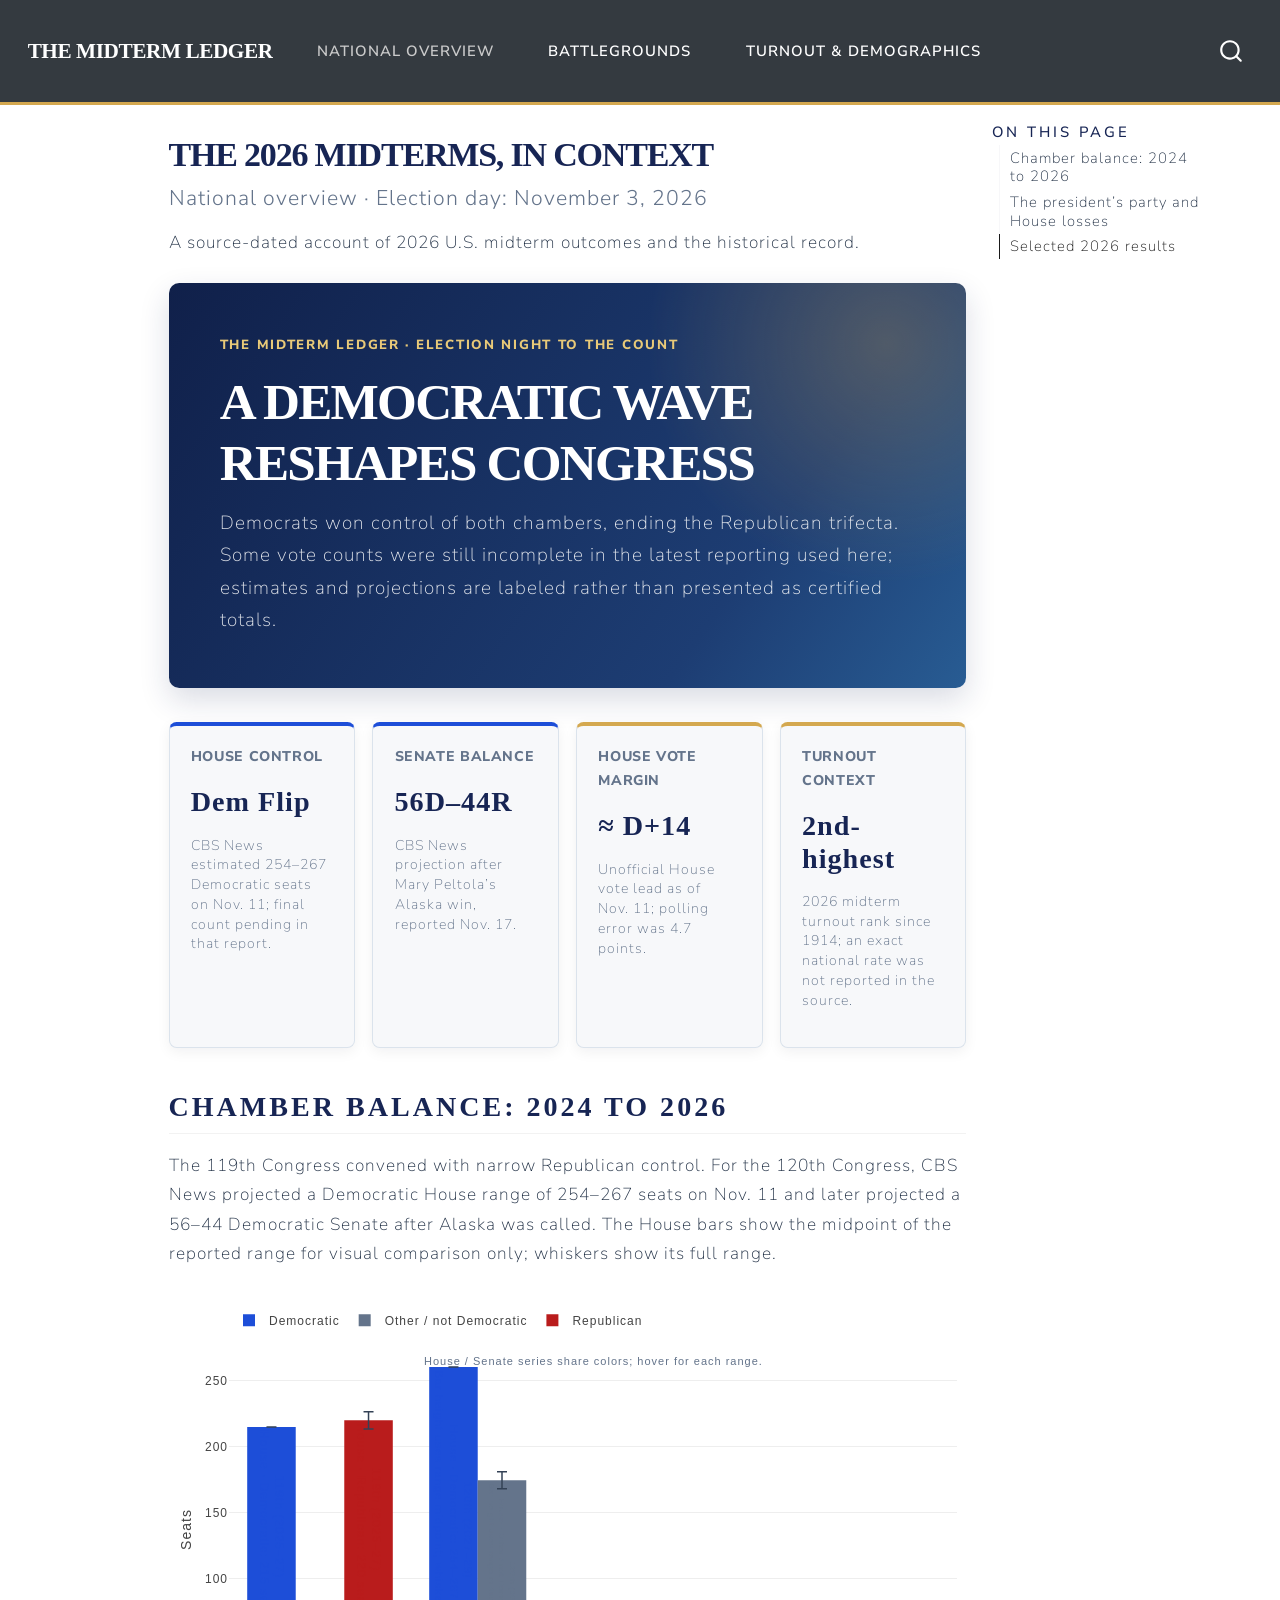
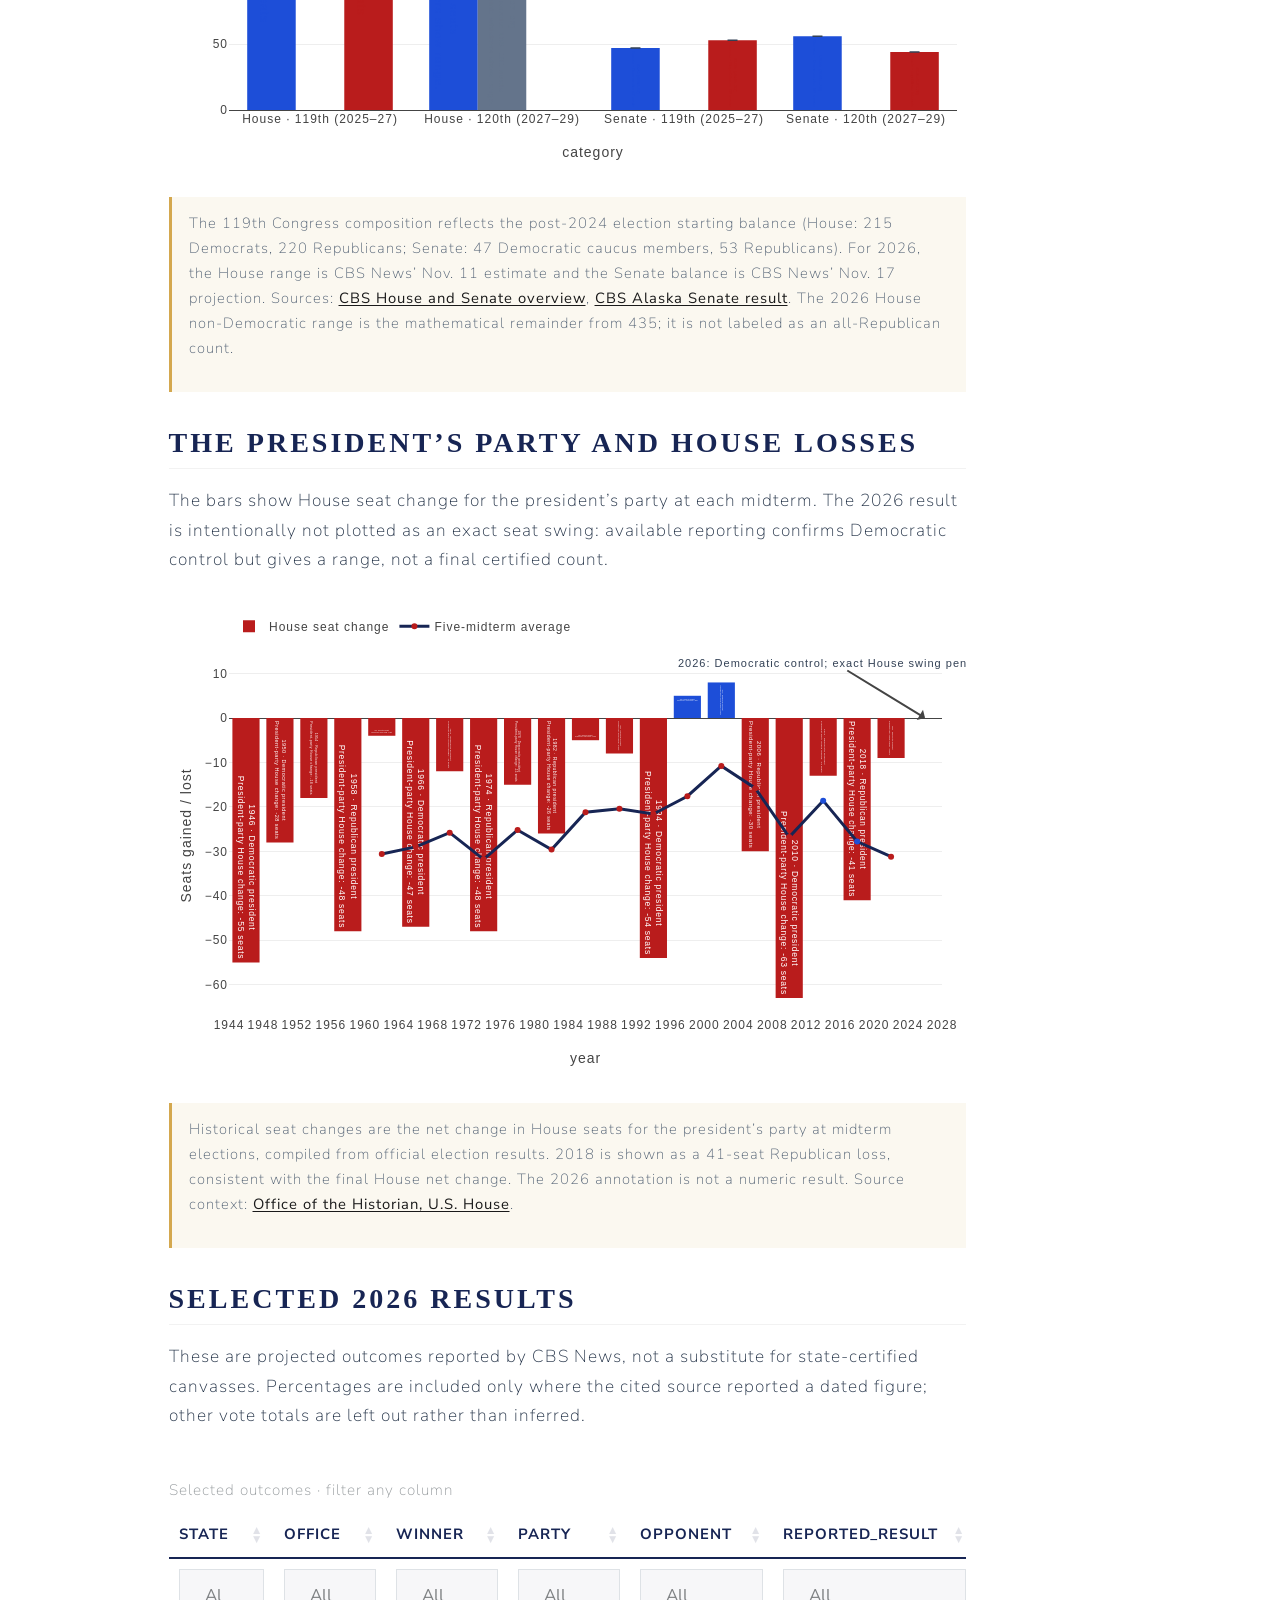
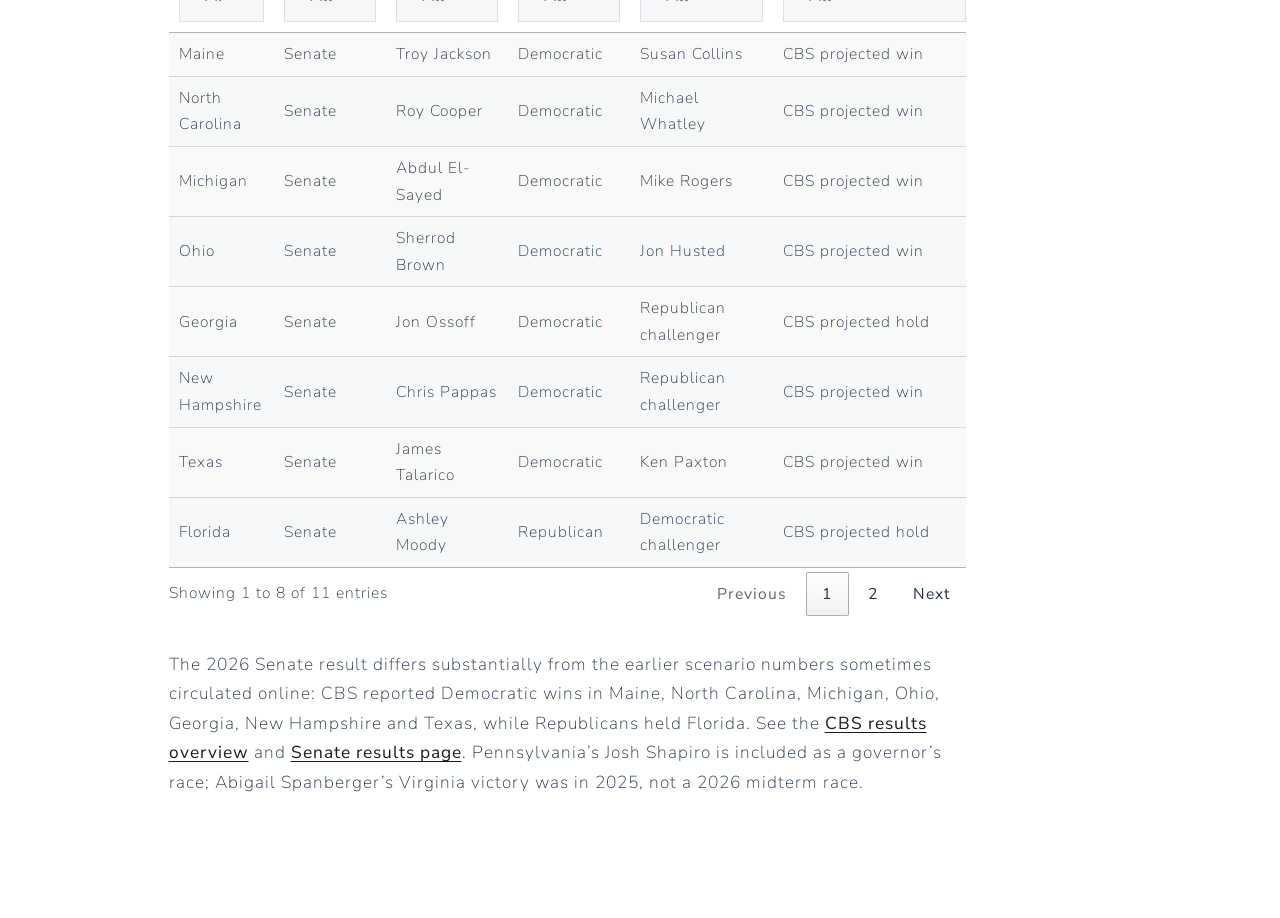
==== commit 3520983a: "Fix KPI card overflow and layout" ====
--- a/docs/index.html
+++ b/docs/index.html
@@ -188,7 +188,7 @@
 <div class="kpi-grid">
 <div class="kpi-card dem-card">
 <p><span class="kpi-label">House control</span></p>
-<p><span class="kpi-value">Democratic</span></p>
+<p><span class="kpi-value">Dem Flip</span></p>
 <p><span class="kpi-note">CBS News estimated 254–267 Democratic seats on Nov.&nbsp;11; final count pending in that report.</span></p>
 </div>
 <div class="kpi-card dem-card">
@@ -212,8 +212,8 @@
 <p>The 119th Congress convened with narrow Republican control. For the 120th Congress, CBS News projected a Democratic House range of 254–267 seats on Nov.&nbsp;11 and later projected a 56–44 Democratic Senate after Alaska was called. The House bars show the midpoint of the reported range for visual comparison only; whiskers show its full range.</p>
 <div class="cell">
 <div class="cell-output-display">
-<div class="plotly html-widget html-fill-item" id="htmlwidget-f3142a46382040fb4588" style="width:100%;height:464px;"></div>
-<script type="application/json" data-for="htmlwidget-f3142a46382040fb4588">{"x":{"visdat":{"52f61776fc97":["function () ","plotlyVisDat"]},"cur_data":"52f61776fc97","attrs":{"52f61776fc97":{"x":{},"y":{},"text":{},"hoverinfo":"text","error_y":{"type":"data","array":[0,0,0,0,6.5,6.5,0,0],"arrayminus":[0,0,0,0,6.5,6.5,0,0],"visible":true,"color":"#334155","thickness":1.5,"width":5},"xaxis":"x","yaxis":"y","color":{},"colors":["#1d4ed8","#b91c1c","#64748b"],"alpha_stroke":1,"sizes":[10,100],"spans":[1,20],"type":"bar"}},"layout":{"margin":{"b":50,"l":60,"t":30,"r":10},"barmode":"group","xaxis":{"domain":[0,1],"automargin":true,"title":"category","type":"category","categoryorder":"array","categoryarray":["House · 119th (2025–27)","House · 120th (2027–29)","Senate · 119th (2025–27)","Senate · 120th (2027–29)"]},"yaxis":{"domain":[0,1],"automargin":true,"title":"Seats","rangemode":"tozero"},"legend":{"orientation":"h","x":0,"y":1.1200000000000001},"annotations":[{"x":0.5,"y":0.98999999999999999,"xref":"paper","yref":"paper","text":"House / Senate series share colors; hover for each range.","showarrow":false,"font":{"size":11,"color":"#64748b"}}],"hovermode":"closest","showlegend":true},"source":"A","config":{"modeBarButtonsToAdd":["hoverclosest","hovercompare"],"showSendToCloud":false,"displayModeBar":false,"responsive":true},"data":[{"x":["House · 119th (2025–27)","Senate · 119th (2025–27)","House · 120th (2027–29)","Senate · 120th (2027–29)"],"y":[215,47,260.5,56],"text":["119th (2025–27)<br>House · Democratic: 215 seats","119th (2025–27)<br>Senate · Democratic: 47 seats","120th (2027–29)<br>House · Democratic: 254–267 seats<br>Bar height uses range midpoint; whiskers show range.","120th (2027–29)<br>Senate · Democratic: 56 seats"],"hoverinfo":["text","text","text","text"],"error_y":{"color":"#334155","type":"data","array":[0,0,0,0],"arrayminus":[0,0,0,0],"visible":true,"thickness":1.5,"width":5},"xaxis":"x","yaxis":"y","type":"bar","name":"Democratic","marker":{"color":"rgba(29,78,216,1)","line":{"color":"rgba(29,78,216,1)"}},"textfont":{"color":"rgba(29,78,216,1)"},"error_x":{"color":"rgba(29,78,216,1)"},"frame":null},{"x":["House · 120th (2027–29)"],"y":[174.5],"text":"120th (2027–29)<br>House · Other / not Democratic: 168–181 seats<br>Bar height uses range midpoint; whiskers show range.","hoverinfo":"text","error_y":{"color":"#334155","type":"data","array":[6.5],"arrayminus":[6.5],"visible":true,"thickness":1.5,"width":5},"xaxis":"x","yaxis":"y","type":"bar","name":"Other / not Democratic","marker":{"color":"rgba(100,116,139,1)","line":{"color":"rgba(100,116,139,1)"}},"textfont":{"color":"rgba(100,116,139,1)"},"error_x":{"color":"rgba(100,116,139,1)"},"frame":null},{"x":["House · 119th (2025–27)","Senate · 119th (2025–27)","Senate · 120th (2027–29)"],"y":[220,53,44],"text":["119th (2025–27)<br>House · Republican: 220 seats","119th (2025–27)<br>Senate · Republican: 53 seats","120th (2027–29)<br>Senate · Republican: 44 seats"],"hoverinfo":["text","text","text"],"error_y":{"color":"#334155","type":"data","array":[6.5,0,0],"arrayminus":[6.5,0,0],"visible":true,"thickness":1.5,"width":5},"xaxis":"x","yaxis":"y","type":"bar","name":"Republican","marker":{"color":"rgba(185,28,28,1)","line":{"color":"rgba(185,28,28,1)"}},"textfont":{"color":"rgba(185,28,28,1)"},"error_x":{"color":"rgba(185,28,28,1)"},"frame":null}],"highlight":{"on":"plotly_click","persistent":false,"dynamic":false,"selectize":false,"opacityDim":0.20000000000000001,"selected":{"opacity":1},"debounce":0},"shinyEvents":["plotly_hover","plotly_click","plotly_selected","plotly_relayout","plotly_brushed","plotly_brushing","plotly_clickannotation","plotly_doubleclick","plotly_deselect","plotly_afterplot","plotly_sunburstclick"],"base_url":"https://plot.ly"},"evals":[],"jsHooks":[]}</script>
+<div class="plotly html-widget html-fill-item" id="htmlwidget-86864e2ce0881c2e9ee5" style="width:100%;height:464px;"></div>
+<script type="application/json" data-for="htmlwidget-86864e2ce0881c2e9ee5">{"x":{"visdat":{"5cd75f61d815":["function () ","plotlyVisDat"]},"cur_data":"5cd75f61d815","attrs":{"5cd75f61d815":{"x":{},"y":{},"text":{},"hoverinfo":"text","error_y":{"type":"data","array":[0,0,0,0,6.5,6.5,0,0],"arrayminus":[0,0,0,0,6.5,6.5,0,0],"visible":true,"color":"#334155","thickness":1.5,"width":5},"xaxis":"x","yaxis":"y","color":{},"colors":["#1d4ed8","#b91c1c","#64748b"],"alpha_stroke":1,"sizes":[10,100],"spans":[1,20],"type":"bar"}},"layout":{"margin":{"b":50,"l":60,"t":30,"r":10},"barmode":"group","xaxis":{"domain":[0,1],"automargin":true,"title":"category","type":"category","categoryorder":"array","categoryarray":["House · 119th (2025–27)","House · 120th (2027–29)","Senate · 119th (2025–27)","Senate · 120th (2027–29)"]},"yaxis":{"domain":[0,1],"automargin":true,"title":"Seats","rangemode":"tozero"},"legend":{"orientation":"h","x":0,"y":1.1200000000000001},"annotations":[{"x":0.5,"y":0.98999999999999999,"xref":"paper","yref":"paper","text":"House / Senate series share colors; hover for each range.","showarrow":false,"font":{"size":11,"color":"#64748b"}}],"hovermode":"closest","showlegend":true},"source":"A","config":{"modeBarButtonsToAdd":["hoverclosest","hovercompare"],"showSendToCloud":false,"displayModeBar":false,"responsive":true},"data":[{"x":["House · 119th (2025–27)","Senate · 119th (2025–27)","House · 120th (2027–29)","Senate · 120th (2027–29)"],"y":[215,47,260.5,56],"text":["119th (2025–27)<br>House · Democratic: 215 seats","119th (2025–27)<br>Senate · Democratic: 47 seats","120th (2027–29)<br>House · Democratic: 254–267 seats<br>Bar height uses range midpoint; whiskers show range.","120th (2027–29)<br>Senate · Democratic: 56 seats"],"hoverinfo":["text","text","text","text"],"error_y":{"color":"#334155","type":"data","array":[0,0,0,0],"arrayminus":[0,0,0,0],"visible":true,"thickness":1.5,"width":5},"xaxis":"x","yaxis":"y","type":"bar","name":"Democratic","marker":{"color":"rgba(29,78,216,1)","line":{"color":"rgba(29,78,216,1)"}},"textfont":{"color":"rgba(29,78,216,1)"},"error_x":{"color":"rgba(29,78,216,1)"},"frame":null},{"x":["House · 120th (2027–29)"],"y":[174.5],"text":"120th (2027–29)<br>House · Other / not Democratic: 168–181 seats<br>Bar height uses range midpoint; whiskers show range.","hoverinfo":"text","error_y":{"color":"#334155","type":"data","array":[6.5],"arrayminus":[6.5],"visible":true,"thickness":1.5,"width":5},"xaxis":"x","yaxis":"y","type":"bar","name":"Other / not Democratic","marker":{"color":"rgba(100,116,139,1)","line":{"color":"rgba(100,116,139,1)"}},"textfont":{"color":"rgba(100,116,139,1)"},"error_x":{"color":"rgba(100,116,139,1)"},"frame":null},{"x":["House · 119th (2025–27)","Senate · 119th (2025–27)","Senate · 120th (2027–29)"],"y":[220,53,44],"text":["119th (2025–27)<br>House · Republican: 220 seats","119th (2025–27)<br>Senate · Republican: 53 seats","120th (2027–29)<br>Senate · Republican: 44 seats"],"hoverinfo":["text","text","text"],"error_y":{"color":"#334155","type":"data","array":[6.5,0,0],"arrayminus":[6.5,0,0],"visible":true,"thickness":1.5,"width":5},"xaxis":"x","yaxis":"y","type":"bar","name":"Republican","marker":{"color":"rgba(185,28,28,1)","line":{"color":"rgba(185,28,28,1)"}},"textfont":{"color":"rgba(185,28,28,1)"},"error_x":{"color":"rgba(185,28,28,1)"},"frame":null}],"highlight":{"on":"plotly_click","persistent":false,"dynamic":false,"selectize":false,"opacityDim":0.20000000000000001,"selected":{"opacity":1},"debounce":0},"shinyEvents":["plotly_hover","plotly_click","plotly_selected","plotly_relayout","plotly_brushed","plotly_brushing","plotly_clickannotation","plotly_doubleclick","plotly_deselect","plotly_afterplot","plotly_sunburstclick"],"base_url":"https://plot.ly"},"evals":[],"jsHooks":[]}</script>
 </div>
 </div>
 <div class="source-note">
@@ -225,8 +225,8 @@
 <p>The bars show House seat change for the president’s party at each midterm. The 2026 result is intentionally not plotted as an exact seat swing: available reporting confirms Democratic control but gives a range, not a final certified count.</p>
 <div class="cell">
 <div class="cell-output-display">
-<div class="plotly html-widget html-fill-item" id="htmlwidget-0acc4f08a341a742b6af" style="width:100%;height:464px;"></div>
-<script type="application/json" data-for="htmlwidget-0acc4f08a341a742b6af">{"x":{"visdat":{"52f627276352":["function () ","plotlyVisDat"]},"cur_data":"52f627276352","attrs":{"52f627276352":{"x":{},"y":{},"marker":{"color":["#b91c1c","#b91c1c","#b91c1c","#b91c1c","#b91c1c","#b91c1c","#b91c1c","#b91c1c","#b91c1c","#b91c1c","#b91c1c","#b91c1c","#b91c1c","#1d4ed8","#1d4ed8","#b91c1c","#b91c1c","#b91c1c","#b91c1c","#b91c1c"]},"text":{},"hoverinfo":"text","name":"House seat change","alpha_stroke":1,"sizes":[10,100],"spans":[1,20],"type":"bar"},"52f627276352.1":{"x":{},"y":{},"marker":{"color":["#b91c1c","#b91c1c","#b91c1c","#b91c1c","#b91c1c","#b91c1c","#b91c1c","#b91c1c","#b91c1c","#b91c1c","#b91c1c","#b91c1c","#b91c1c","#1d4ed8","#1d4ed8","#b91c1c","#b91c1c","#b91c1c","#b91c1c","#b91c1c"]},"text":{},"hoverinfo":"text","name":"Five-midterm average","alpha_stroke":1,"sizes":[10,100],"spans":[1,20],"type":"scatter","mode":"lines","line":{"color":"#172554","width":3},"hovertemplate":"%{x}: %{y:.1f} seats<extra>Five-midterm average<\/extra>","inherit":true}},"layout":{"margin":{"b":50,"l":60,"t":30,"r":10},"xaxis":{"domain":[0,1],"automargin":true,"title":"year","dtick":4,"range":[1944,2028]},"yaxis":{"domain":[0,1],"automargin":true,"title":"Seats gained / lost","zeroline":true},"legend":{"orientation":"h","x":0,"y":1.1200000000000001},"annotations":[{"x":2026,"y":0,"xref":"x","yref":"y","text":"2026: Democratic control; exact House swing pending","showarrow":true,"ax":-90,"ay":-55,"font":{"size":11,"color":"#334155"}}],"hovermode":"closest","showlegend":true},"source":"A","config":{"modeBarButtonsToAdd":["hoverclosest","hovercompare"],"showSendToCloud":false,"displayModeBar":false,"responsive":true},"data":[{"x":[1946,1950,1954,1958,1962,1966,1970,1974,1978,1982,1986,1990,1994,1998,2002,2006,2010,2014,2018,2022],"y":[-55,-28,-18,-48,-4,-47,-12,-48,-15,-26,-5,-8,-54,5,8,-30,-63,-13,-41,-9],"marker":{"color":["#b91c1c","#b91c1c","#b91c1c","#b91c1c","#b91c1c","#b91c1c","#b91c1c","#b91c1c","#b91c1c","#b91c1c","#b91c1c","#b91c1c","#b91c1c","#1d4ed8","#1d4ed8","#b91c1c","#b91c1c","#b91c1c","#b91c1c","#b91c1c"],"line":{"color":"rgba(31,119,180,1)"}},"text":["1946 · Democratic president<br>President-party House change: -55 seats","1950 · Democratic president<br>President-party House change: -28 seats","1954 · Republican president<br>President-party House change: -18 seats","1958 · Republican president<br>President-party House change: -48 seats","1962 · Democratic president<br>President-party House change: -4 seats","1966 · Democratic president<br>President-party House change: -47 seats","1970 · Republican president<br>President-party House change: -12 seats","1974 · Republican president<br>President-party House change: -48 seats","1978 · Democratic president<br>President-party House change: -15 seats","1982 · Republican president<br>President-party House change: -26 seats","1986 · Republican president<br>President-party House change: -5 seats","1990 · Republican president<br>President-party House change: -8 seats","1994 · Democratic president<br>President-party House change: -54 seats","1998 · Democratic president<br>President-party House change: 5 seats","2002 · Republican president<br>President-party House change: 8 seats","2006 · Republican president<br>President-party House change: -30 seats","2010 · Democratic president<br>President-party House change: -63 seats","2014 · Democratic president<br>President-party House change: -13 seats","2018 · Republican president<br>President-party House change: -41 seats","2022 · Democratic president<br>President-party House change: -9 seats"],"hoverinfo":["text","text","text","text","text","text","text","text","text","text","text","text","text","text","text","text","text","text","text","text"],"name":"House seat change","type":"bar","error_y":{"color":"rgba(31,119,180,1)"},"error_x":{"color":"rgba(31,119,180,1)"},"xaxis":"x","yaxis":"y","frame":null},{"x":[1962,1966,1970,1974,1978,1982,1986,1990,1994,1998,2002,2006,2010,2014,2018,2022],"y":[-30.600000000000001,-29,-25.800000000000001,-31.800000000000001,-25.199999999999999,-29.600000000000001,-21.199999999999999,-20.399999999999999,-21.600000000000001,-17.600000000000001,-10.800000000000001,-15.800000000000001,-26.800000000000001,-18.600000000000001,-27.800000000000001,-31.199999999999999],"marker":{"color":["#b91c1c","#b91c1c","#b91c1c","#b91c1c","#b91c1c","#b91c1c","#b91c1c","#b91c1c","#b91c1c","#b91c1c","#b91c1c","#b91c1c","#b91c1c","#1d4ed8","#1d4ed8","#b91c1c","#b91c1c","#b91c1c","#b91c1c","#b91c1c"],"line":{"color":"rgba(255,127,14,1)"}},"text":["1962 · Democratic president<br>President-party House change: -4 seats","1966 · Democratic president<br>President-party House change: -47 seats","1970 · Republican president<br>President-party House change: -12 seats","1974 · Republican president<br>President-party House change: -48 seats","1978 · Democratic president<br>President-party House change: -15 seats","1982 · Republican president<br>President-party House change: -26 seats","1986 · Republican president<br>President-party House change: -5 seats","1990 · Republican president<br>President-party House change: -8 seats","1994 · Democratic president<br>President-party House change: -54 seats","1998 · Democratic president<br>President-party House change: 5 seats","2002 · Republican president<br>President-party House change: 8 seats","2006 · Republican president<br>President-party House change: -30 seats","2010 · Democratic president<br>President-party House change: -63 seats","2014 · Democratic president<br>President-party House change: -13 seats","2018 · Republican president<br>President-party House change: -41 seats","2022 · Democratic president<br>President-party House change: -9 seats"],"hoverinfo":["text","text","text","text","text","text","text","text","text","text","text","text","text","text","text","text"],"name":"Five-midterm average","type":"scatter","mode":"lines+markers","line":{"color":"#172554","width":3},"hovertemplate":["%{x}: %{y:.1f} seats<extra>Five-midterm average<\/extra>","%{x}: %{y:.1f} seats<extra>Five-midterm average<\/extra>","%{x}: %{y:.1f} seats<extra>Five-midterm average<\/extra>","%{x}: %{y:.1f} seats<extra>Five-midterm average<\/extra>","%{x}: %{y:.1f} seats<extra>Five-midterm average<\/extra>","%{x}: %{y:.1f} seats<extra>Five-midterm average<\/extra>","%{x}: %{y:.1f} seats<extra>Five-midterm average<\/extra>","%{x}: %{y:.1f} seats<extra>Five-midterm average<\/extra>","%{x}: %{y:.1f} seats<extra>Five-midterm average<\/extra>","%{x}: %{y:.1f} seats<extra>Five-midterm average<\/extra>","%{x}: %{y:.1f} seats<extra>Five-midterm average<\/extra>","%{x}: %{y:.1f} seats<extra>Five-midterm average<\/extra>","%{x}: %{y:.1f} seats<extra>Five-midterm average<\/extra>","%{x}: %{y:.1f} seats<extra>Five-midterm average<\/extra>","%{x}: %{y:.1f} seats<extra>Five-midterm average<\/extra>","%{x}: %{y:.1f} seats<extra>Five-midterm average<\/extra>"],"error_y":{"color":"rgba(255,127,14,1)"},"error_x":{"color":"rgba(255,127,14,1)"},"xaxis":"x","yaxis":"y","frame":null}],"highlight":{"on":"plotly_click","persistent":false,"dynamic":false,"selectize":false,"opacityDim":0.20000000000000001,"selected":{"opacity":1},"debounce":0},"shinyEvents":["plotly_hover","plotly_click","plotly_selected","plotly_relayout","plotly_brushed","plotly_brushing","plotly_clickannotation","plotly_doubleclick","plotly_deselect","plotly_afterplot","plotly_sunburstclick"],"base_url":"https://plot.ly"},"evals":[],"jsHooks":[]}</script>
+<div class="plotly html-widget html-fill-item" id="htmlwidget-50f6e68dddf292b689da" style="width:100%;height:464px;"></div>
+<script type="application/json" data-for="htmlwidget-50f6e68dddf292b689da">{"x":{"visdat":{"5cd7158cc3d3":["function () ","plotlyVisDat"]},"cur_data":"5cd7158cc3d3","attrs":{"5cd7158cc3d3":{"x":{},"y":{},"marker":{"color":["#b91c1c","#b91c1c","#b91c1c","#b91c1c","#b91c1c","#b91c1c","#b91c1c","#b91c1c","#b91c1c","#b91c1c","#b91c1c","#b91c1c","#b91c1c","#1d4ed8","#1d4ed8","#b91c1c","#b91c1c","#b91c1c","#b91c1c","#b91c1c"]},"text":{},"hoverinfo":"text","name":"House seat change","alpha_stroke":1,"sizes":[10,100],"spans":[1,20],"type":"bar"},"5cd7158cc3d3.1":{"x":{},"y":{},"marker":{"color":["#b91c1c","#b91c1c","#b91c1c","#b91c1c","#b91c1c","#b91c1c","#b91c1c","#b91c1c","#b91c1c","#b91c1c","#b91c1c","#b91c1c","#b91c1c","#1d4ed8","#1d4ed8","#b91c1c","#b91c1c","#b91c1c","#b91c1c","#b91c1c"]},"text":{},"hoverinfo":"text","name":"Five-midterm average","alpha_stroke":1,"sizes":[10,100],"spans":[1,20],"type":"scatter","mode":"lines","line":{"color":"#172554","width":3},"hovertemplate":"%{x}: %{y:.1f} seats<extra>Five-midterm average<\/extra>","inherit":true}},"layout":{"margin":{"b":50,"l":60,"t":30,"r":10},"xaxis":{"domain":[0,1],"automargin":true,"title":"year","dtick":4,"range":[1944,2028]},"yaxis":{"domain":[0,1],"automargin":true,"title":"Seats gained / lost","zeroline":true},"legend":{"orientation":"h","x":0,"y":1.1200000000000001},"annotations":[{"x":2026,"y":0,"xref":"x","yref":"y","text":"2026: Democratic control; exact House swing pending","showarrow":true,"ax":-90,"ay":-55,"font":{"size":11,"color":"#334155"}}],"hovermode":"closest","showlegend":true},"source":"A","config":{"modeBarButtonsToAdd":["hoverclosest","hovercompare"],"showSendToCloud":false,"displayModeBar":false,"responsive":true},"data":[{"x":[1946,1950,1954,1958,1962,1966,1970,1974,1978,1982,1986,1990,1994,1998,2002,2006,2010,2014,2018,2022],"y":[-55,-28,-18,-48,-4,-47,-12,-48,-15,-26,-5,-8,-54,5,8,-30,-63,-13,-41,-9],"marker":{"color":["#b91c1c","#b91c1c","#b91c1c","#b91c1c","#b91c1c","#b91c1c","#b91c1c","#b91c1c","#b91c1c","#b91c1c","#b91c1c","#b91c1c","#b91c1c","#1d4ed8","#1d4ed8","#b91c1c","#b91c1c","#b91c1c","#b91c1c","#b91c1c"],"line":{"color":"rgba(31,119,180,1)"}},"text":["1946 · Democratic president<br>President-party House change: -55 seats","1950 · Democratic president<br>President-party House change: -28 seats","1954 · Republican president<br>President-party House change: -18 seats","1958 · Republican president<br>President-party House change: -48 seats","1962 · Democratic president<br>President-party House change: -4 seats","1966 · Democratic president<br>President-party House change: -47 seats","1970 · Republican president<br>President-party House change: -12 seats","1974 · Republican president<br>President-party House change: -48 seats","1978 · Democratic president<br>President-party House change: -15 seats","1982 · Republican president<br>President-party House change: -26 seats","1986 · Republican president<br>President-party House change: -5 seats","1990 · Republican president<br>President-party House change: -8 seats","1994 · Democratic president<br>President-party House change: -54 seats","1998 · Democratic president<br>President-party House change: 5 seats","2002 · Republican president<br>President-party House change: 8 seats","2006 · Republican president<br>President-party House change: -30 seats","2010 · Democratic president<br>President-party House change: -63 seats","2014 · Democratic president<br>President-party House change: -13 seats","2018 · Republican president<br>President-party House change: -41 seats","2022 · Democratic president<br>President-party House change: -9 seats"],"hoverinfo":["text","text","text","text","text","text","text","text","text","text","text","text","text","text","text","text","text","text","text","text"],"name":"House seat change","type":"bar","error_y":{"color":"rgba(31,119,180,1)"},"error_x":{"color":"rgba(31,119,180,1)"},"xaxis":"x","yaxis":"y","frame":null},{"x":[1962,1966,1970,1974,1978,1982,1986,1990,1994,1998,2002,2006,2010,2014,2018,2022],"y":[-30.600000000000001,-29,-25.800000000000001,-31.800000000000001,-25.199999999999999,-29.600000000000001,-21.199999999999999,-20.399999999999999,-21.600000000000001,-17.600000000000001,-10.800000000000001,-15.800000000000001,-26.800000000000001,-18.600000000000001,-27.800000000000001,-31.199999999999999],"marker":{"color":["#b91c1c","#b91c1c","#b91c1c","#b91c1c","#b91c1c","#b91c1c","#b91c1c","#b91c1c","#b91c1c","#b91c1c","#b91c1c","#b91c1c","#b91c1c","#1d4ed8","#1d4ed8","#b91c1c","#b91c1c","#b91c1c","#b91c1c","#b91c1c"],"line":{"color":"rgba(255,127,14,1)"}},"text":["1962 · Democratic president<br>President-party House change: -4 seats","1966 · Democratic president<br>President-party House change: -47 seats","1970 · Republican president<br>President-party House change: -12 seats","1974 · Republican president<br>President-party House change: -48 seats","1978 · Democratic president<br>President-party House change: -15 seats","1982 · Republican president<br>President-party House change: -26 seats","1986 · Republican president<br>President-party House change: -5 seats","1990 · Republican president<br>President-party House change: -8 seats","1994 · Democratic president<br>President-party House change: -54 seats","1998 · Democratic president<br>President-party House change: 5 seats","2002 · Republican president<br>President-party House change: 8 seats","2006 · Republican president<br>President-party House change: -30 seats","2010 · Democratic president<br>President-party House change: -63 seats","2014 · Democratic president<br>President-party House change: -13 seats","2018 · Republican president<br>President-party House change: -41 seats","2022 · Democratic president<br>President-party House change: -9 seats"],"hoverinfo":["text","text","text","text","text","text","text","text","text","text","text","text","text","text","text","text"],"name":"Five-midterm average","type":"scatter","mode":"lines+markers","line":{"color":"#172554","width":3},"hovertemplate":["%{x}: %{y:.1f} seats<extra>Five-midterm average<\/extra>","%{x}: %{y:.1f} seats<extra>Five-midterm average<\/extra>","%{x}: %{y:.1f} seats<extra>Five-midterm average<\/extra>","%{x}: %{y:.1f} seats<extra>Five-midterm average<\/extra>","%{x}: %{y:.1f} seats<extra>Five-midterm average<\/extra>","%{x}: %{y:.1f} seats<extra>Five-midterm average<\/extra>","%{x}: %{y:.1f} seats<extra>Five-midterm average<\/extra>","%{x}: %{y:.1f} seats<extra>Five-midterm average<\/extra>","%{x}: %{y:.1f} seats<extra>Five-midterm average<\/extra>","%{x}: %{y:.1f} seats<extra>Five-midterm average<\/extra>","%{x}: %{y:.1f} seats<extra>Five-midterm average<\/extra>","%{x}: %{y:.1f} seats<extra>Five-midterm average<\/extra>","%{x}: %{y:.1f} seats<extra>Five-midterm average<\/extra>","%{x}: %{y:.1f} seats<extra>Five-midterm average<\/extra>","%{x}: %{y:.1f} seats<extra>Five-midterm average<\/extra>","%{x}: %{y:.1f} seats<extra>Five-midterm average<\/extra>"],"error_y":{"color":"rgba(255,127,14,1)"},"error_x":{"color":"rgba(255,127,14,1)"},"xaxis":"x","yaxis":"y","frame":null}],"highlight":{"on":"plotly_click","persistent":false,"dynamic":false,"selectize":false,"opacityDim":0.20000000000000001,"selected":{"opacity":1},"debounce":0},"shinyEvents":["plotly_hover","plotly_click","plotly_selected","plotly_relayout","plotly_brushed","plotly_brushing","plotly_clickannotation","plotly_doubleclick","plotly_deselect","plotly_afterplot","plotly_sunburstclick"],"base_url":"https://plot.ly"},"evals":[],"jsHooks":[]}</script>
 </div>
 </div>
 <div class="source-note">
@@ -238,8 +238,8 @@
 <p>These are projected outcomes reported by CBS News, not a substitute for state-certified canvasses. Percentages are included only where the cited source reported a dated figure; other vote totals are left out rather than inferred.</p>
 <div class="cell">
 <div class="cell-output-display">
-<div class="datatables html-widget html-fill-item" id="htmlwidget-c59496539d5f20583807" style="width:100%;height:auto;"></div>
-<script type="application/json" data-for="htmlwidget-c59496539d5f20583807">{"x":{"filter":"top","vertical":false,"filterHTML":"<tr>\n  <td data-type=\"character\" style=\"vertical-align: top;\">\n    <div class=\"form-group has-feedback\" style=\"margin-bottom: auto;\">\n      <input type=\"search\" placeholder=\"All\" class=\"form-control\" style=\"width: 100%;\"/>\n      <span class=\"glyphicon glyphicon-remove-circle form-control-feedback\"><\/span>\n    <\/div>\n  <\/td>\n  <td data-type=\"character\" style=\"vertical-align: top;\">\n    <div class=\"form-group has-feedback\" style=\"margin-bottom: auto;\">\n      <input type=\"search\" placeholder=\"All\" class=\"form-control\" style=\"width: 100%;\"/>\n      <span class=\"glyphicon glyphicon-remove-circle form-control-feedback\"><\/span>\n    <\/div>\n  <\/td>\n  <td data-type=\"character\" style=\"vertical-align: top;\">\n    <div class=\"form-group has-feedback\" style=\"margin-bottom: auto;\">\n      <input type=\"search\" placeholder=\"All\" class=\"form-control\" style=\"width: 100%;\"/>\n      <span class=\"glyphicon glyphicon-remove-circle form-control-feedback\"><\/span>\n    <\/div>\n  <\/td>\n  <td data-type=\"character\" style=\"vertical-align: top;\">\n    <div class=\"form-group has-feedback\" style=\"margin-bottom: auto;\">\n      <input type=\"search\" placeholder=\"All\" class=\"form-control\" style=\"width: 100%;\"/>\n      <span class=\"glyphicon glyphicon-remove-circle form-control-feedback\"><\/span>\n    <\/div>\n  <\/td>\n  <td data-type=\"character\" style=\"vertical-align: top;\">\n    <div class=\"form-group has-feedback\" style=\"margin-bottom: auto;\">\n      <input type=\"search\" placeholder=\"All\" class=\"form-control\" style=\"width: 100%;\"/>\n      <span class=\"glyphicon glyphicon-remove-circle form-control-feedback\"><\/span>\n    <\/div>\n  <\/td>\n  <td data-type=\"character\" style=\"vertical-align: top;\">\n    <div class=\"form-group has-feedback\" style=\"margin-bottom: auto;\">\n      <input type=\"search\" placeholder=\"All\" class=\"form-control\" style=\"width: 100%;\"/>\n      <span class=\"glyphicon glyphicon-remove-circle form-control-feedback\"><\/span>\n    <\/div>\n  <\/td>\n<\/tr>","caption":"<caption style=\"caption-side: top; text-align: left;\">Selected outcomes · filter any column<\/caption>","data":[["Maine","North Carolina","Michigan","Ohio","Georgia","New Hampshire","Texas","Florida","Georgia","Texas","Pennsylvania"],["Senate","Senate","Senate","Senate","Senate","Senate","Senate","Senate","Governor","Governor","Governor"],["Troy Jackson","Roy Cooper","Abdul El-Sayed","Sherrod Brown","Jon Ossoff","Chris Pappas","James Talarico","Ashley Moody","Keisha Lance Bottoms","Gina Hinojosa","Josh Shapiro"],["Democratic","Democratic","Democratic","Democratic","Democratic","Democratic","Democratic","Republican","Democratic","Democratic","Democratic"],["Susan Collins","Michael Whatley","Mike Rogers","Jon Husted","Republican challenger","Republican challenger","Ken Paxton","Democratic challenger","Rick Jackson","Greg Abbott","Republican challenger"],["CBS projected win","CBS projected win","CBS projected win","CBS projected win","CBS projected hold","CBS projected win","CBS projected win","CBS projected hold","54.3% to 45.7%; 99% counted Nov. 11","CBS projected flip","Re-elected by about 22 points"]],"container":"<table class=\"display\">\n  <thead>\n    <tr>\n      <th>State<\/th>\n      <th>Office<\/th>\n      <th>Winner<\/th>\n      <th>Party<\/th>\n      <th>Opponent<\/th>\n      <th>reported_result<\/th>\n    <\/tr>\n  <\/thead>\n<\/table>","options":{"pageLength":8,"dom":"tip","order":[],"autoWidth":true,"columnDefs":[{"name":"State","targets":0},{"name":"Office","targets":1},{"name":"Winner","targets":2},{"name":"Party","targets":3},{"name":"Opponent","targets":4},{"name":"reported_result","targets":5}],"orderClasses":false,"orderCellsTop":true,"lengthMenu":[8,10,25,50,100]}},"evals":[],"jsHooks":[]}</script>
+<div class="datatables html-widget html-fill-item" id="htmlwidget-d71eb9e4e5e4f48bf7f7" style="width:100%;height:auto;"></div>
+<script type="application/json" data-for="htmlwidget-d71eb9e4e5e4f48bf7f7">{"x":{"filter":"top","vertical":false,"filterHTML":"<tr>\n  <td data-type=\"character\" style=\"vertical-align: top;\">\n    <div class=\"form-group has-feedback\" style=\"margin-bottom: auto;\">\n      <input type=\"search\" placeholder=\"All\" class=\"form-control\" style=\"width: 100%;\"/>\n      <span class=\"glyphicon glyphicon-remove-circle form-control-feedback\"><\/span>\n    <\/div>\n  <\/td>\n  <td data-type=\"character\" style=\"vertical-align: top;\">\n    <div class=\"form-group has-feedback\" style=\"margin-bottom: auto;\">\n      <input type=\"search\" placeholder=\"All\" class=\"form-control\" style=\"width: 100%;\"/>\n      <span class=\"glyphicon glyphicon-remove-circle form-control-feedback\"><\/span>\n    <\/div>\n  <\/td>\n  <td data-type=\"character\" style=\"vertical-align: top;\">\n    <div class=\"form-group has-feedback\" style=\"margin-bottom: auto;\">\n      <input type=\"search\" placeholder=\"All\" class=\"form-control\" style=\"width: 100%;\"/>\n      <span class=\"glyphicon glyphicon-remove-circle form-control-feedback\"><\/span>\n    <\/div>\n  <\/td>\n  <td data-type=\"character\" style=\"vertical-align: top;\">\n    <div class=\"form-group has-feedback\" style=\"margin-bottom: auto;\">\n      <input type=\"search\" placeholder=\"All\" class=\"form-control\" style=\"width: 100%;\"/>\n      <span class=\"glyphicon glyphicon-remove-circle form-control-feedback\"><\/span>\n    <\/div>\n  <\/td>\n  <td data-type=\"character\" style=\"vertical-align: top;\">\n    <div class=\"form-group has-feedback\" style=\"margin-bottom: auto;\">\n      <input type=\"search\" placeholder=\"All\" class=\"form-control\" style=\"width: 100%;\"/>\n      <span class=\"glyphicon glyphicon-remove-circle form-control-feedback\"><\/span>\n    <\/div>\n  <\/td>\n  <td data-type=\"character\" style=\"vertical-align: top;\">\n    <div class=\"form-group has-feedback\" style=\"margin-bottom: auto;\">\n      <input type=\"search\" placeholder=\"All\" class=\"form-control\" style=\"width: 100%;\"/>\n      <span class=\"glyphicon glyphicon-remove-circle form-control-feedback\"><\/span>\n    <\/div>\n  <\/td>\n<\/tr>","caption":"<caption style=\"caption-side: top; text-align: left;\">Selected outcomes · filter any column<\/caption>","data":[["Maine","North Carolina","Michigan","Ohio","Georgia","New Hampshire","Texas","Florida","Georgia","Texas","Pennsylvania"],["Senate","Senate","Senate","Senate","Senate","Senate","Senate","Senate","Governor","Governor","Governor"],["Troy Jackson","Roy Cooper","Abdul El-Sayed","Sherrod Brown","Jon Ossoff","Chris Pappas","James Talarico","Ashley Moody","Keisha Lance Bottoms","Gina Hinojosa","Josh Shapiro"],["Democratic","Democratic","Democratic","Democratic","Democratic","Democratic","Democratic","Republican","Democratic","Democratic","Democratic"],["Susan Collins","Michael Whatley","Mike Rogers","Jon Husted","Republican challenger","Republican challenger","Ken Paxton","Democratic challenger","Rick Jackson","Greg Abbott","Republican challenger"],["CBS projected win","CBS projected win","CBS projected win","CBS projected win","CBS projected hold","CBS projected win","CBS projected win","CBS projected hold","54.3% to 45.7%; 99% counted Nov. 11","CBS projected flip","Re-elected by about 22 points"]],"container":"<table class=\"display\">\n  <thead>\n    <tr>\n      <th>State<\/th>\n      <th>Office<\/th>\n      <th>Winner<\/th>\n      <th>Party<\/th>\n      <th>Opponent<\/th>\n      <th>reported_result<\/th>\n    <\/tr>\n  <\/thead>\n<\/table>","options":{"pageLength":8,"dom":"tip","order":[],"autoWidth":true,"columnDefs":[{"name":"State","targets":0},{"name":"Office","targets":1},{"name":"Winner","targets":2},{"name":"Party","targets":3},{"name":"Opponent","targets":4},{"name":"reported_result","targets":5}],"orderClasses":false,"orderCellsTop":true,"lengthMenu":[8,10,25,50,100]}},"evals":[],"jsHooks":[]}</script>
 </div>
 </div>
 <p>The 2026 Senate result differs substantially from the earlier scenario numbers sometimes circulated online: CBS reported Democratic wins in Maine, North Carolina, Michigan, Ohio, Georgia, New Hampshire and Texas, while Republicans held Florida. See the <a href="https://www.cbsnews.com/news/2026-midterm-election-results-where-democrats-won/">CBS results overview</a> and <a href="https://www.cbsnews.com/live-updates/senate-election-results-2026/">Senate results page</a>. Pennsylvania’s Josh Shapiro is included as a governor’s race; Abigail Spanberger’s Virginia victory was in 2025, not a 2026 midterm race.</p>
--- a/docs/styles.css
+++ b/docs/styles.css
@@ -47,8 +47,8 @@
 }
 
 .hero {
-  margin: 0.75rem 0 2rem;
-  padding: clamp(1.5rem, 4vw, 3.25rem);
+  margin: 1.5rem 0 2rem;
+  padding: clamp(1.75rem, 4vw, 3.25rem);
   border-radius: 0.6rem;
   background:
     radial-gradient(circle at 90% 15%, rgb(212 168 79 / 28%), transparent 30%),
@@ -83,17 +83,21 @@
   display: grid;
   grid-template-columns: repeat(4, minmax(0, 1fr));
   gap: 1rem;
+  align-items: stretch;
   margin: 1.5rem 0 2.5rem;
 }
 
 .kpi-card {
+  min-width: 0;
   min-height: 150px;
   padding: 1.15rem 1.25rem;
+  box-sizing: border-box;
   border: 1px solid var(--rule);
   border-top: 4px solid var(--gold);
   border-radius: 0.45rem;
   background: var(--paper);
   box-shadow: 0 4px 14px rgb(15 23 42 / 6%);
+  overflow-wrap: break-word;
 }
 
 .kpi-card.dem-card {
@@ -118,9 +122,10 @@
   margin: 0.2rem 0 0.35rem;
   color: var(--ink);
   font-family: Georgia, "Times New Roman", serif;
-  font-size: clamp(1.75rem, 2.4vw, 2.4rem);
+  font-size: clamp(1.4rem, 2.2vw, 2rem);
   font-weight: 700;
   line-height: 1.15;
+  overflow-wrap: break-word;
 }
 
 .kpi-note {
